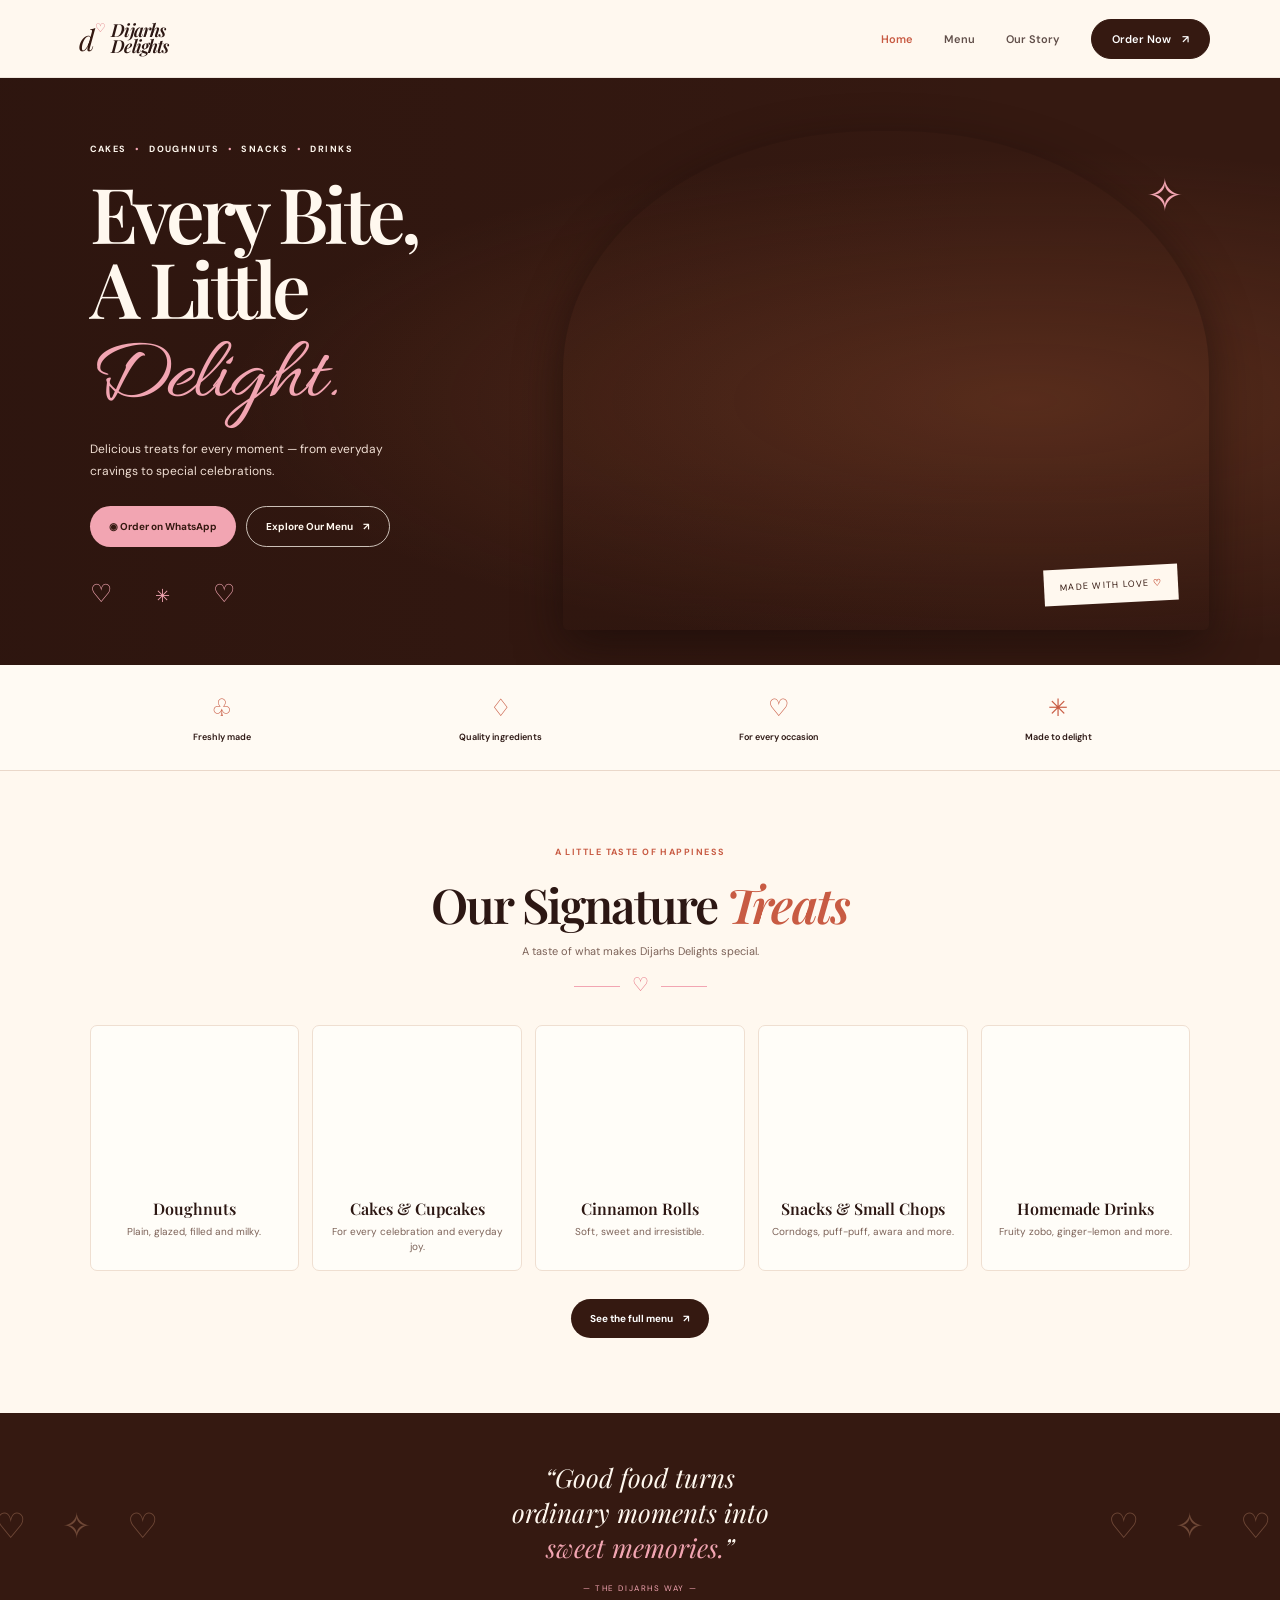
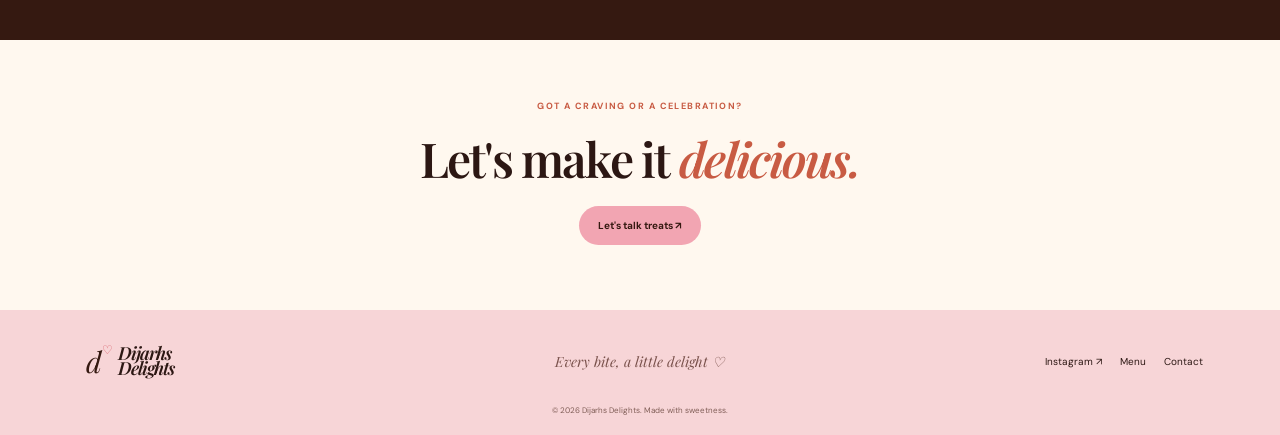
==== index.html @ ed6c9b93 "Add files via upload" ====
<!doctype html><html lang="en"><head><title>Dijarhs Delights — Every Bite, A Little Delight</title><meta charset="utf-8"><meta name="viewport" content="width=device-width,initial-scale=1">
<meta name="theme-color" content="#2c1713">
<meta name="description" content="Cakes, doughnuts, cinnamon rolls, small chops and refreshing drinks from Dijarhs Delights. Made for your little celebrations and everyday cravings.">
<link rel="preconnect" href="https://fonts.googleapis.com"><link rel="preconnect" href="https://fonts.gstatic.com" crossorigin>
<link href="https://fonts.googleapis.com/css2?family=DM+Sans:wght@400;500;600;700&family=Playfair+Display:ital,wght@0,600;0,700;1,600;1,700&family=Allura&display=swap" rel="stylesheet">
<link rel="stylesheet" href="styles.css"></head><body data-current="home">
<header class="site-header">
<a class="brand" href="index.html" aria-label="Dijarhs Delights home"><span class="brand-icon">d<span>♡</span></span><span class="brand-name">Dijarhs<br><i>Delights</i></span></a>
<button class="menu-toggle" aria-label="Toggle navigation" aria-expanded="false">☰</button>
<nav class="nav"><a href="index.html" data-page="home">Home</a><a href="menu.html" data-page="menu">Menu</a><a href="story.html" data-page="story">Our Story</a><a class="nav-cta" href="story.html#contact">Order Now <span>↗</span></a></nav>
</header><main>
<section class="hero">
<div class="hero-copy"><p class="eyebrow">CAKES <b>•</b> DOUGHNUTS <b>•</b> SNACKS <b>•</b> DRINKS</p>
<h1>Every Bite,<br>A Little<br><em>Delight.</em></h1>
<p class="hero-intro">Delicious treats for every moment — from everyday cravings to special celebrations.</p>
<div class="hero-actions"><a class="button button-pink" href="https://wa.me/2347037272326?text=Hi%20Dijarhs%20Delights%21%20I%20would%20like%20to%20place%20an%20order.%20Please%20share%20the%20menu%20and%20prices." target="_blank" rel="noreferrer">◉ Order on WhatsApp</a><a class="button button-outline" href="menu.html">Explore Our Menu <span>↗</span></a></div>
<div class="hero-doodle">♡ <span>✳</span> ♡</div></div>
<div class="hero-visual"><div class="hero-photo" role="img" aria-label="Beautiful celebration cake"></div><span class="photo-note">MADE WITH LOVE <b>♡</b></span><span class="hero-spark">✧</span></div>
</section>
<section class="promise"><div><span>♧</span><strong>Freshly made</strong></div><div><span>♢</span><strong>Quality ingredients</strong></div><div><span>♡</span><strong>For every occasion</strong></div><div><span>✳</span><strong>Made to delight</strong></div></section>
<section class="section signature"><div class="section-heading"><p class="eyebrow dark">A LITTLE TASTE OF HAPPINESS</p><h2>Our Signature <em>Treats</em></h2><p>A taste of what makes Dijarhs Delights special.</p><span class="heart-rule">♡</span></div>
<div class="signature-grid">
<a class="signature-card" href="menu.html#doughnuts"><div class="product-img" style="background-image:url('https://images.unsplash.com/photo-1551024506-0bc0e1e8d1b6?auto=format&fit=crop&w=900&q=85')"></div><h3>Doughnuts</h3><p>Plain, glazed, filled and milky.</p></a>
<a class="signature-card" href="menu.html#cakes"><div class="product-img" style="background-image:url('https://images.unsplash.com/photo-1486427944299-d1955d23e34d?auto=format&fit=crop&w=900&q=85')"></div><h3>Cakes & Cupcakes</h3><p>For every celebration and everyday joy.</p></a>
<a class="signature-card" href="menu.html#rolls"><div class="product-img" style="background-image:url('https://images.unsplash.com/photo-1509365465985-25d11c17e812?auto=format&fit=crop&w=900&q=85')"></div><h3>Cinnamon Rolls</h3><p>Soft, sweet and irresistible.</p></a>
<a class="signature-card" href="menu.html#snacks"><div class="product-img" style="background-image:url('https://images.unsplash.com/photo-1601050690597-df0568f70950?auto=format&fit=crop&w=900&q=85')"></div><h3>Snacks & Small Chops</h3><p>Corndogs, puff-puff, awara and more.</p></a>
<a class="signature-card" href="menu.html#drinks"><div class="product-img" style="background-image:url('https://images.unsplash.com/photo-1544145945-f90425340c7e?auto=format&fit=crop&w=900&q=85')"></div><h3>Homemade Drinks</h3><p>Fruity zobo, ginger-lemon and more.</p></a>
</div><a class="button button-dark centered-button" href="menu.html">See the full menu <span>↗</span></a></section>
<section class="memory-band"><span class="band-doodle">♡</span><p>“Good food turns<br>ordinary moments into<br><em>sweet memories.</em>”</p><span class="band-small">— THE DIJARHS WAY —</span></section>
<section class="bottom-cta"><p class="eyebrow dark">GOT A CRAVING OR A CELEBRATION?</p><h2>Let's make it <em>delicious.</em></h2><a class="button button-pink" href="https://wa.me/2347037272326?text=Hi%20Dijarhs%20Delights%21%20I%20would%20like%20to%20enquire%20about%20placing%20an%20order." target="_blank" rel="noreferrer">Let's talk treats ↗</a></section>
</main><footer class="footer">
<a class="brand" href="index.html"><span class="brand-icon">d<span>♡</span></span><span class="brand-name">Dijarhs<br><i>Delights</i></span></a>
<p>Every bite, a little delight ♡</p>
<div class="footer-links"><a href="https://www.instagram.com/dijarhs_delights/" target="_blank" rel="noreferrer">Instagram ↗</a><a href="menu.html">Menu</a><a href="story.html#contact">Contact</a></div>
<small>© <span data-year></span> Dijarhs Delights. Made with sweetness.</small>
</footer><script src="script.js"></script></body></html>
---- styles.css ----
:root{--cream:#fff8ef;--paper:#fffdf9;--ink:#2c1713;--brown:#351911;--pink:#f2a5b2;--rose:#f9d9d8;--orange:#c85b43;--line:#ead8ca;--muted:#7c6258;--serif:"Playfair Display",Georgia,serif;--sans:"DM Sans",Arial,sans-serif;--script:"Allura",cursive}
*{box-sizing:border-box}html{scroll-behavior:smooth;scroll-padding-top:95px}body{margin:0;background:var(--cream);color:var(--ink);font-family:var(--sans);-webkit-font-smoothing:antialiased}a{color:inherit;text-decoration:none}button{font:inherit}.site-header{height:78px;padding:0 5.5%;display:flex;align-items:center;justify-content:space-between;background:rgba(255,248,239,.96);border-bottom:1px solid rgba(53,25,17,.08);position:sticky;top:0;z-index:30;backdrop-filter:blur(14px)}.brand{display:flex;align-items:center;gap:7px}.brand-icon{width:34px;height:38px;display:grid;place-items:center;font:italic 29px var(--serif);position:relative;color:var(--brown)}.brand-icon span{position:absolute;font:12px var(--sans);color:#d75e69;right:-2px;top:0}.brand-name{font:italic 600 18px/.85 var(--serif);letter-spacing:-.05em}.brand-name i{font-weight:600}.nav{display:flex;align-items:center;gap:31px;font-size:11px;font-weight:600}.nav>a:not(.nav-cta){opacity:.75}.nav>a.active,.nav>a:hover{opacity:1;color:var(--orange)}.nav-cta{border:1px solid var(--brown);background:var(--brown);color:white;border-radius:28px;padding:12px 20px}.nav-cta span{padding-left:8px}.menu-toggle{display:none;border:0;background:none;font-size:22px;color:var(--brown)}
.hero{background:var(--brown);color:var(--cream);min-height:550px;display:grid;grid-template-columns:.86fr 1.14fr;overflow:hidden;padding:65px 7% 55px;position:relative}.hero:before{content:"";position:absolute;inset:0;background:radial-gradient(ellipse at 80% 55%,rgba(202,107,64,.23),transparent 55%),linear-gradient(90deg,rgba(29,13,10,.3),transparent 80%);pointer-events:none}.hero-copy{position:relative;z-index:2;align-self:center}.eyebrow{font-size:9px;font-weight:700;letter-spacing:.16em;margin:0 0 20px}.eyebrow b{color:var(--pink);padding:0 5px}.hero h1{font:600 clamp(53px,6vw,78px)/.98 var(--serif);letter-spacing:-.055em;margin:0 0 20px}.hero h1 em{font:normal clamp(63px,7vw,92px)/.9 var(--script);color:var(--pink);letter-spacing:-.02em}.hero-intro{max-width:340px;font-size:12px;line-height:1.8;color:#f0ded3}.hero-actions{display:flex;flex-wrap:wrap;gap:10px;margin-top:24px}.button{display:inline-flex;align-items:center;justify-content:center;gap:10px;border-radius:28px;padding:13px 19px;font-size:10px;font-weight:700;transition:transform .2s,filter .2s}.button:hover{transform:translateY(-2px);filter:brightness(1.04)}.button-pink{background:var(--pink);color:var(--brown)}.button-outline{border:1px solid rgba(255,248,239,.75);color:var(--cream)}.button-dark{background:var(--brown);color:white}.hero-doodle{margin-top:30px;color:var(--pink);font-size:25px;letter-spacing:18px}.hero-doodle span{font-size:18px}.hero-visual{position:relative;min-height:440px;align-self:stretch}.hero-photo{position:absolute;inset:-12px -3% -20px 0;background-image:linear-gradient(0deg,rgba(30,13,9,.12),transparent 35%),url("https://images.unsplash.com/photo-1578985545062-69928b1d9587?auto=format&fit=crop&w=1400&q=88");background-position:center;background-size:cover;border-radius:48% 48% 5px 5px;box-shadow:0 15px 45px #1a0c09aa}.photo-note{position:absolute;bottom:7px;right:2%;font-size:9px;letter-spacing:.14em;background:var(--cream);color:var(--brown);padding:12px 16px;transform:rotate(-3deg)}.photo-note b{color:var(--orange)}.hero-spark{position:absolute;right:1%;top:5%;font-size:45px;color:var(--pink)}
.promise{display:grid;grid-template-columns:repeat(4,1fr);gap:15px;padding:27px 7%;background:#fffaf3;border-bottom:1px solid var(--line)}.promise div{display:flex;flex-direction:column;align-items:center;gap:8px;text-align:center}.promise span{font-size:24px;color:var(--orange)}.promise strong{font-size:9px;font-weight:600}
.section{padding:75px 7%}.section-heading{text-align:center;margin-bottom:28px}.eyebrow.dark{color:var(--orange)}.section-heading h2,.page-intro h1,.bottom-cta h2{font:600 clamp(34px,4vw,48px)/1.1 var(--serif);letter-spacing:-.04em;margin:0 0 9px}.section-heading h2 em,.page-intro h1 em,.bottom-cta h2 em{color:var(--orange)}.section-heading>p:not(.eyebrow),.page-intro>p:not(.eyebrow){font-size:11px;color:var(--muted);line-height:1.7}.heart-rule{display:block;color:#e46c7c;font-size:19px;margin-top:10px;position:relative}.heart-rule:before,.heart-rule:after{content:"";display:inline-block;width:46px;height:1px;background:var(--pink);vertical-align:middle;margin:0 12px}.signature-grid{display:grid;grid-template-columns:repeat(5,minmax(0,1fr));gap:13px}.signature-card{background:#fffdf8;border:1px solid #efdfd1;border-radius:7px;overflow:hidden;text-align:center;padding-bottom:15px;transition:transform .2s,box-shadow .2s}.signature-card:hover{transform:translateY(-4px);box-shadow:0 10px 25px #59352a13}.product-img{height:160px;background-size:cover;background-position:center}.signature-card h3{font:600 16px var(--serif);margin:12px 7px 5px}.signature-card p{font-size:10px;color:var(--muted);line-height:1.55;margin:0 10px}.centered-button{display:flex;width:max-content;margin:28px auto 0}.memory-band{background:var(--brown);color:var(--cream);text-align:center;padding:47px 20px;position:relative;overflow:hidden}.memory-band:before,.memory-band:after{content:"♡   ✧   ♡";position:absolute;color:#6f4837;font-size:35px;letter-spacing:14px;top:50%;transform:translateY(-50%)}.memory-band:before{left:-5px}.memory-band:after{right:-5px}.memory-band p{font:italic 26px/1.35 var(--serif);margin:0}.memory-band p em{color:var(--pink)}.band-doodle{display:none}.band-small{display:block;font-size:8px;letter-spacing:.2em;color:var(--pink);margin-top:18px}.bottom-cta{text-align:center;padding:60px 20px 65px}.bottom-cta .button{margin-top:12px}.bottom-cta small{display:block;color:var(--muted);font-size:9px;margin-top:15px}.tinted{background:#f8e9df}.footer{background:#f7d5d7;padding:28px 6% 20px;display:grid;grid-template-columns:1fr 1fr 1fr;align-items:center;gap:15px}.footer>p{text-align:center;font:italic 14px var(--serif);color:#79514b}.footer-links{display:flex;justify-content:flex-end;gap:18px;font-size:10px}.footer small{grid-column:1/-1;text-align:center;font-size:8px;color:#805e57;margin-top:5px}
.page-intro{text-align:center;padding:48px 20px 24px}.page-intro h1{font-size:52px}.page-intro .eyebrow{margin-bottom:13px}.category-nav{display:flex;justify-content:center;flex-wrap:wrap;gap:8px;padding:15px 5%;position:sticky;top:78px;z-index:15;background:rgba(255,248,239,.96);border-top:1px solid var(--line);border-bottom:1px solid var(--line)}.category-nav a{border:1px solid var(--line);border-radius:25px;padding:9px 14px;font-size:9px}.category-nav a:hover,.category-nav a.selected{background:var(--brown);border-color:var(--brown);color:white}.menu-section{padding-top:40px;padding-bottom:50px}.menu-title{display:flex;align-items:center;gap:13px;margin-bottom:20px}.menu-icon{font-size:26px;color:var(--orange);width:35px;text-align:center}.menu-title h2{font:600 26px var(--serif);margin:0 0 4px;scroll-margin-top:160px}.menu-title p{font-size:10px;color:var(--muted);margin:0}.menu-title>a{margin-left:auto;font-size:10px;color:var(--orange);white-space:nowrap}.menu-grid{display:grid;grid-template-columns:repeat(3,minmax(0,1fr));gap:17px}.menu-grid.four{grid-template-columns:repeat(4,minmax(0,1fr))}.menu-grid.two{grid-template-columns:repeat(2,minmax(0,1fr))}.menu-card{min-width:0;background:#fffdf9;border:1px solid #efdfd1;border-radius:7px;overflow:hidden;padding-bottom:12px}.menu-img{height:165px;background-size:cover;background-position:center;background-color:#f2dfd0}.menu-img.wide{height:220px}.menu-card h3{font:600 15px var(--serif);margin:10px 10px 4px}.menu-card p{font-size:9px;line-height:1.5;color:var(--muted);margin:0 10px 10px;min-height:28px}.mini-order{display:block;width:calc(100% - 20px);margin:0 10px;background:#f7b1b8;color:var(--brown);border-radius:18px;text-align:center;padding:9px 4px;font-size:8px;font-weight:700}.drink-menu{border-top:1px solid var(--line)}.drink-menu>div{display:grid;grid-template-columns:45px 1fr 1fr;align-items:center;padding:15px 5px;border-bottom:1px solid var(--line)}.drink-menu b{font-size:10px;color:var(--orange)}.drink-menu strong{font:600 18px var(--serif)}.drink-menu span{text-align:right;font-size:10px;color:var(--muted)}
.story-hero{display:grid;grid-template-columns:1fr .8fr;align-items:center;gap:8%;padding-top:55px;padding-bottom:45px}.story-copy h1{font:600 clamp(48px,5vw,64px)/1 var(--serif);margin:0 0 12px;letter-spacing:-.05em}.story-copy h1 em{color:var(--orange)}.story-sub{font:italic 14px var(--serif);color:var(--orange);margin:0 0 5px}.story-copy>p:not(.eyebrow):not(.story-sub):not(.draft-note){font-size:11px;line-height:1.9;color:var(--muted);max-width:480px}.story-copy .heart-rule{margin:8px 0}.draft-note{background:#f8e9df;color:#75584d;padding:10px;font-size:9px;line-height:1.6}.story-photo{height:350px;background-size:cover;background-position:center;border-radius:48% 48% 5px 5px;transform:rotate(2deg);border:7px solid #fffaf4;box-shadow:0 10px 35px #4b25151a}.story-quote{margin:0 8% 50px;background:#f9dedd;border-radius:18px;text-align:center;padding:27px 10%;position:relative}.story-quote p{font:italic 19px/1.6 var(--serif);margin:0 auto;max-width:690px}.story-quote span{display:block;color:#df6978;margin-top:10px}.contact-section{background:var(--brown);color:var(--cream);padding-top:55px;padding-bottom:50px}.contact-heading{text-align:center;max-width:500px;margin:0 auto 30px}.contact-heading h2{font:600 42px/1.05 var(--serif);margin:0 0 13px}.contact-heading h2 em{color:var(--pink)}.contact-heading>p:not(.eyebrow){font-size:11px;line-height:1.7;color:#e4cec1}.contact-cards{display:grid;grid-template-columns:repeat(3,1fr);gap:12px}.contact-cards article{background:#fffaf3;color:var(--brown);border-radius:9px;padding:22px 15px 18px;text-align:center}.contact-icon{display:grid;place-items:center;margin:0 auto 9px;width:39px;height:39px;border-radius:50%;background:#d9f2d9;color:#159b4c;font-size:25px}.contact-icon.instagram{background:#f8d6e7;color:#bd337b}.contact-cards h3{font:600 15px var(--serif);margin:0 0 7px}.contact-cards p{font-size:9px;line-height:1.6;color:var(--muted);min-height:29px}.contact-cards a{display:block;background:#f7b1b8;border-radius:20px;padding:10px;font-size:9px;font-weight:700;margin-top:13px}.contact-note{display:block;text-align:center;color:#cbb2a5;font-size:8px;margin-top:15px}.faq{max-width:850px;margin:auto}.faq details{border:1px solid var(--line);border-radius:6px;margin:8px 0;padding:14px 16px;background:#fffaf4}.faq summary{cursor:pointer;list-style:none;font-size:10px;font-weight:600}.faq summary::-webkit-details-marker{display:none}.faq summary:after{content:"⌄";float:right;color:var(--orange);font-size:15px}.faq details[open] summary:after{content:"⌃"}.faq details p{font-size:10px;line-height:1.7;color:var(--muted);margin-bottom:0}
@media(max-width:850px){.site-header{height:70px;padding:0 5%}.menu-toggle{display:block}.nav{display:none;position:absolute;top:69px;left:0;right:0;background:var(--cream);padding:12px 5% 20px;flex-direction:column;align-items:stretch;gap:0;border-bottom:1px solid var(--line)}.nav.open{display:flex}.nav a{padding:13px 0}.nav .nav-cta{text-align:center;padding:13px;margin-top:5px}.hero{grid-template-columns:1fr;padding:42px 7% 32px}.hero-copy{max-width:600px}.hero h1{font-size:70px}.hero-visual{min-height:400px;margin:20px 4% 0}.hero-photo{inset:0 3% 0 3%}.promise{padding:22px 5%;gap:8px}.promise strong{font-size:8px}.signature-grid{grid-template-columns:repeat(3,minmax(0,1fr))}.product-img{height:150px}.section{padding:58px 6%}.category-nav{top:70px;justify-content:flex-start;flex-wrap:nowrap;overflow-x:auto}.category-nav a{white-space:nowrap}.menu-grid,.menu-grid.four{grid-template-columns:repeat(2,minmax(0,1fr))}.menu-img{height:210px}.menu-title h2{font-size:24px}.story-hero{grid-template-columns:1fr 0.75fr;gap:5%}.story-photo{height:290px}.footer{padding-left:5%;padding-right:5%}}
@media(max-width:540px){.brand-name{font-size:16px}.hero{padding:35px 6% 28px}.hero h1{font-size:60px}.hero h1 em{font-size:73px}.hero-intro{font-size:11px}.hero-visual{min-height:330px;margin:15px 1% 0}.hero-photo{border-radius:45% 45% 4px 4px}.promise{grid-template-columns:repeat(2,1fr);row-gap:20px;padding:22px 8%}.section{padding:48px 5%}.section-heading h2,.bottom-cta h2{font-size:35px}.signature-grid{grid-template-columns:repeat(2,minmax(0,1fr));gap:10px}.signature-card:last-child{grid-column:1/-1;max-width:calc(50% - 5px);justify-self:center}.product-img{height:145px}.signature-card h3{font-size:14px}.memory-band p{font-size:22px}.memory-band:before,.memory-band:after{font-size:20px;letter-spacing:4px}.footer{grid-template-columns:1fr 1fr;gap:10px}.footer>p{display:none}.footer-links{gap:10px;flex-wrap:wrap;font-size:9px}.page-intro{padding:38px 15px 20px}.page-intro h1{font-size:45px}.category-nav{padding:12px 4%;gap:6px}.category-nav a{font-size:8px;padding:9px 11px}.menu-section{padding-top:30px;padding-bottom:35px}.menu-grid,.menu-grid.four,.menu-grid.two{grid-template-columns:repeat(2,minmax(0,1fr));gap:12px}.menu-img{height:145px}.menu-img.wide{height:155px}.menu-card h3{font-size:13px;margin:9px 8px 4px}.menu-card p{font-size:8px;margin:0 8px 8px}.mini-order{width:calc(100% - 16px);margin:0 8px;font-size:7px;padding:8px 2px}.menu-title{gap:7px}.menu-icon{width:25px;font-size:21px}.menu-title h2{font-size:21px}.menu-title p{font-size:8px}.menu-title>a{font-size:8px}.drink-menu>div{grid-template-columns:28px 1fr}.drink-menu strong{font-size:16px}.drink-menu span{grid-column:2;text-align:left;margin-top:4px}.story-hero{grid-template-columns:1fr;padding-top:42px}.story-copy h1{font-size:52px}.story-photo{height:280px;width:85%;justify-self:center;margin-top:10px}.story-quote{margin:0 5% 35px;padding:23px 7%}.story-quote p{font-size:16px}.contact-heading h2{font-size:36px}.contact-cards{grid-template-columns:1fr}.contact-cards article{padding:20px}.contact-cards p{min-height:0}.faq{padding-top:45px;padding-bottom:45px}.faq summary{line-height:1.5}.footer small{margin-top:8px}}


.product-img[style*="donuts"],.menu-img[style*="donuts"]{background-image:url('https://images.unsplash.com/photo-1551024506-0bc0e1e8d1b6?auto=format&fit=crop&w=900&q=85')}
.product-img[style*="cupcakes"],.menu-img[style*="cupcakes"]{background-image:url('https://images.unsplash.com/photo-1486427944299-d1955d23e34d?auto=format&fit=crop&w=900&q=85')}
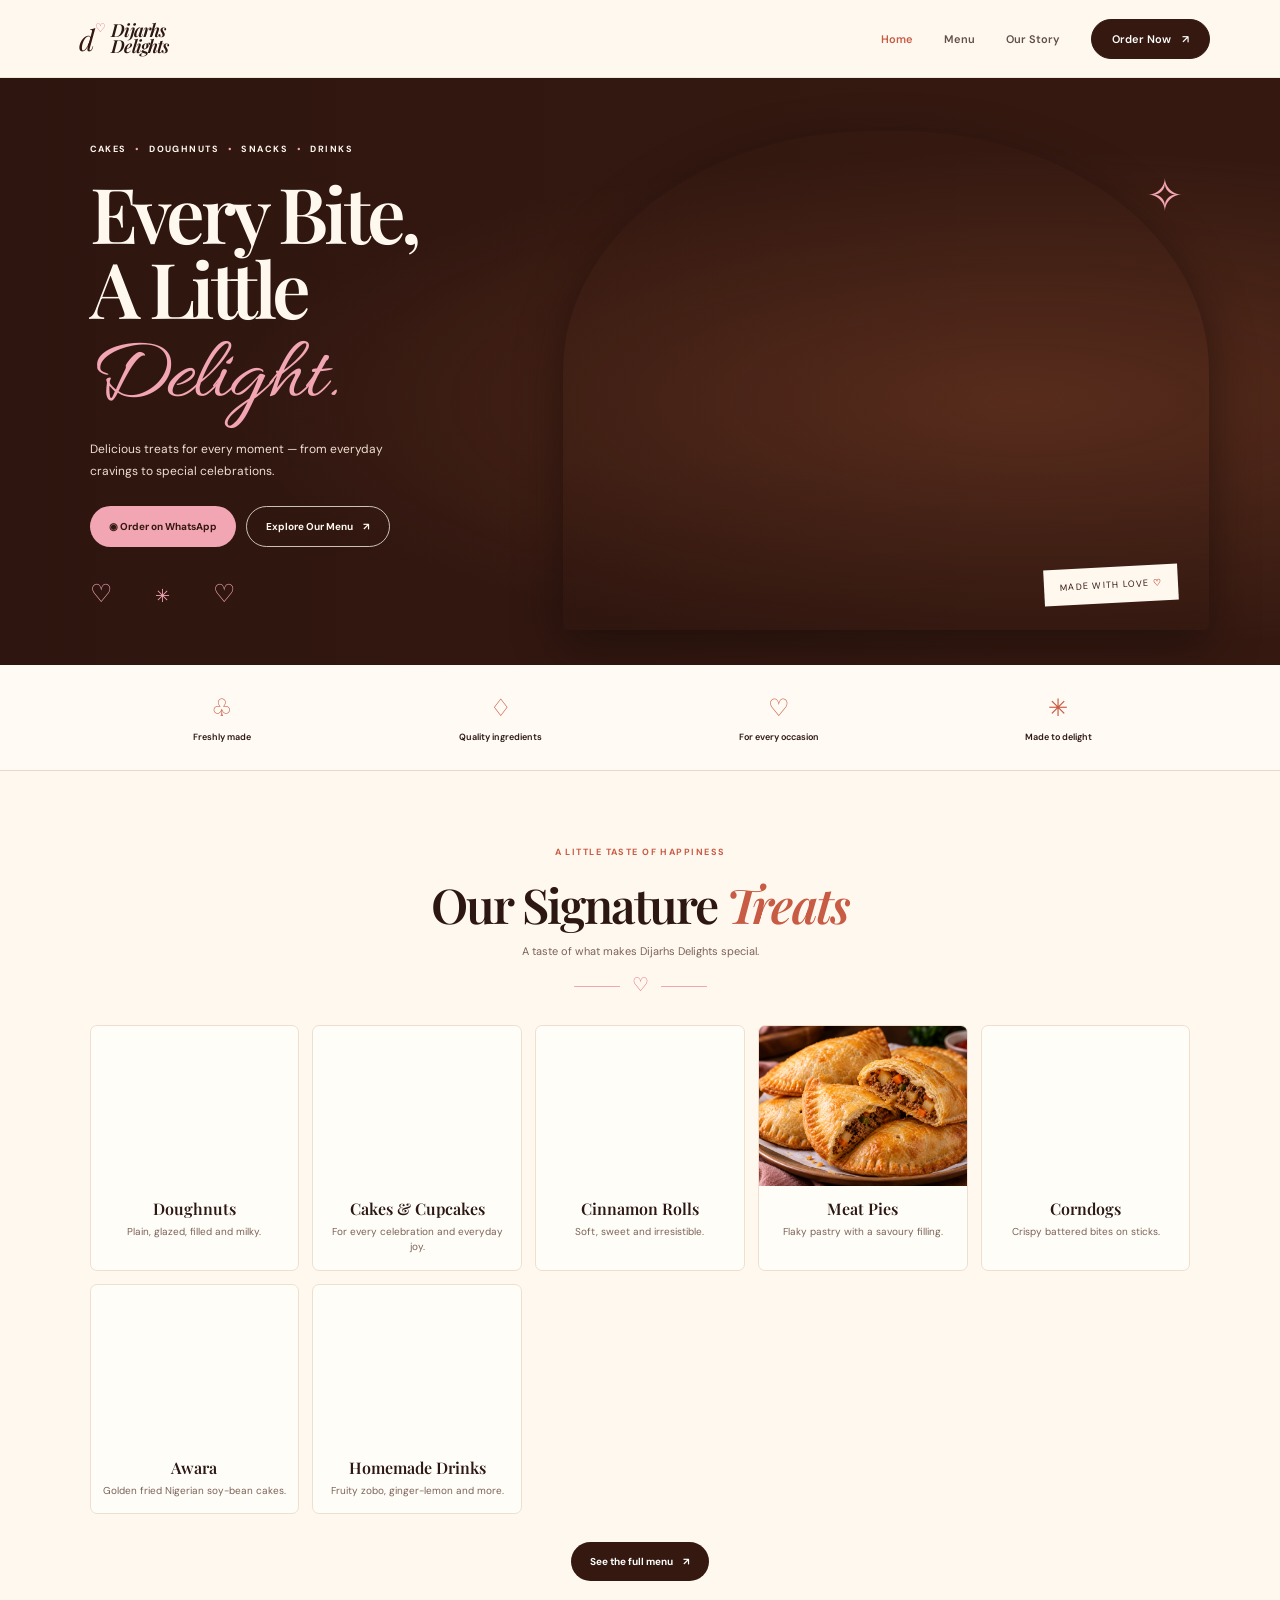
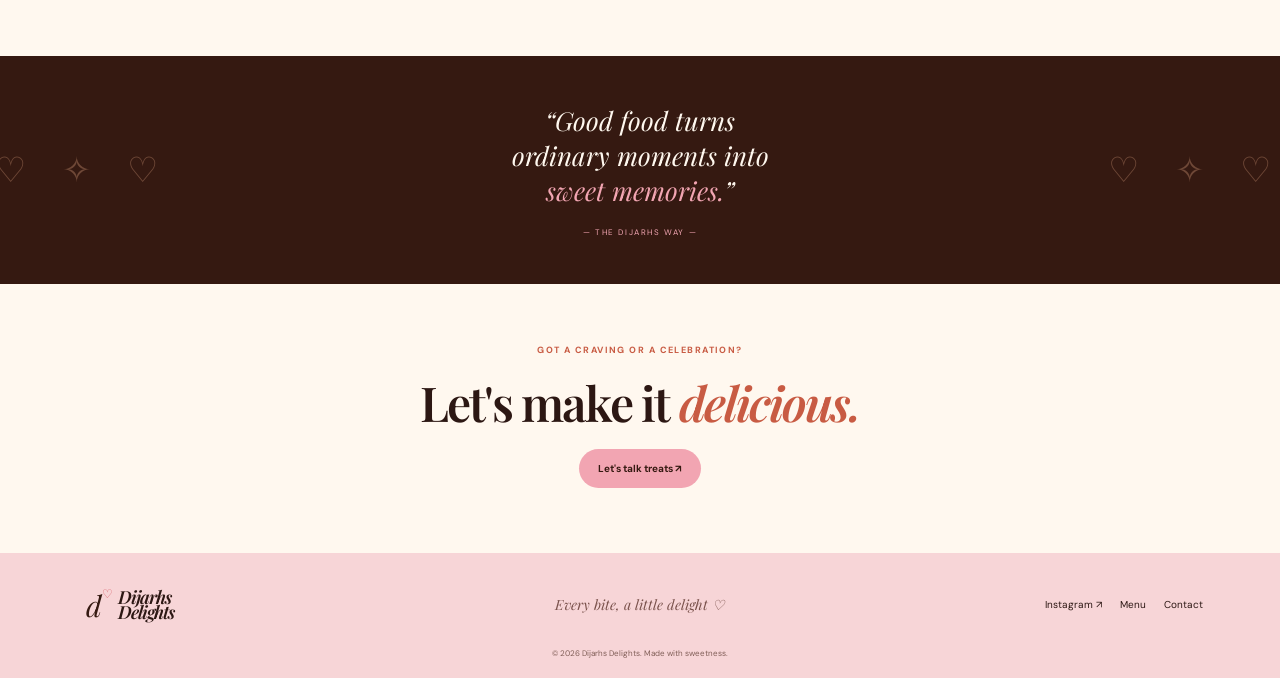
==== commit 24a091eb: "Add files via upload" ====
--- a/index.html
+++ b/index.html
@@ -23,7 +23,7 @@
 <a class="signature-card" href="menu.html#doughnuts"><div class="product-img" style="background-image:url('https://images.unsplash.com/photo-1551024506-0bc0e1e8d1b6?auto=format&fit=crop&w=900&q=85')"></div><h3>Doughnuts</h3><p>Plain, glazed, filled and milky.</p></a>
 <a class="signature-card" href="menu.html#cakes"><div class="product-img" style="background-image:url('https://images.unsplash.com/photo-1486427944299-d1955d23e34d?auto=format&fit=crop&w=900&q=85')"></div><h3>Cakes & Cupcakes</h3><p>For every celebration and everyday joy.</p></a>
 <a class="signature-card" href="menu.html#rolls"><div class="product-img" style="background-image:url('https://images.unsplash.com/photo-1509365465985-25d11c17e812?auto=format&fit=crop&w=900&q=85')"></div><h3>Cinnamon Rolls</h3><p>Soft, sweet and irresistible.</p></a>
-<a class="signature-card" href="menu.html#snacks"><div class="product-img" style="background-image:url('https://images.unsplash.com/photo-1601050690597-df0568f70950?auto=format&fit=crop&w=900&q=85')"></div><h3>Snacks & Small Chops</h3><p>Corndogs, puff-puff, awara and more.</p></a>
+<a class="signature-card" href="menu.html#snacks"><div class="product-img" style="background-image:url('assets/meat-pie.png')"></div><h3>Meat Pies</h3><p>Flaky pastry with a savoury filling.</p></a><a class="signature-card" href="menu.html#snacks"><div class="product-img" style="background-image:url('https://thumb.wikimedia.org/wikipedia/commons/thumb/b/b9/Korean_corn_dog_on_stick.jpg/1280px-Korean_corn_dog_on_stick.jpg')"></div><h3>Corndogs</h3><p>Crispy battered bites on sticks.</p></a><a class="signature-card" href="menu.html#snacks"><div class="product-img" style="background-image:url('https://upload.wikimedia.org/wikipedia/commons/b/b5/Awara_%28Soybeans_Cake%29.jpg')"></div><h3>Awara</h3><p>Golden fried Nigerian soy-bean cakes.</p></a>
 <a class="signature-card" href="menu.html#drinks"><div class="product-img" style="background-image:url('https://images.unsplash.com/photo-1544145945-f90425340c7e?auto=format&fit=crop&w=900&q=85')"></div><h3>Homemade Drinks</h3><p>Fruity zobo, ginger-lemon and more.</p></a>
 </div><a class="button button-dark centered-button" href="menu.html">See the full menu <span>↗</span></a></section>
 <section class="memory-band"><span class="band-doodle">♡</span><p>“Good food turns<br>ordinary moments into<br><em>sweet memories.</em>”</p><span class="band-small">— THE DIJARHS WAY —</span></section>
--- a/styles.css
+++ b/styles.css
@@ -11,3 +11,6 @@
 
 .product-img[style*="donuts"],.menu-img[style*="donuts"]{background-image:url('https://images.unsplash.com/photo-1551024506-0bc0e1e8d1b6?auto=format&fit=crop&w=900&q=85')}
 .product-img[style*="cupcakes"],.menu-img[style*="cupcakes"]{background-image:url('https://images.unsplash.com/photo-1486427944299-d1955d23e34d?auto=format&fit=crop&w=900&q=85')}
+
+/* Dedicated locally bundled meat pie image */
+.menu-img.meat-pie-img{background-image:url('assets/meat-pie.png');background-position:center;background-size:cover}
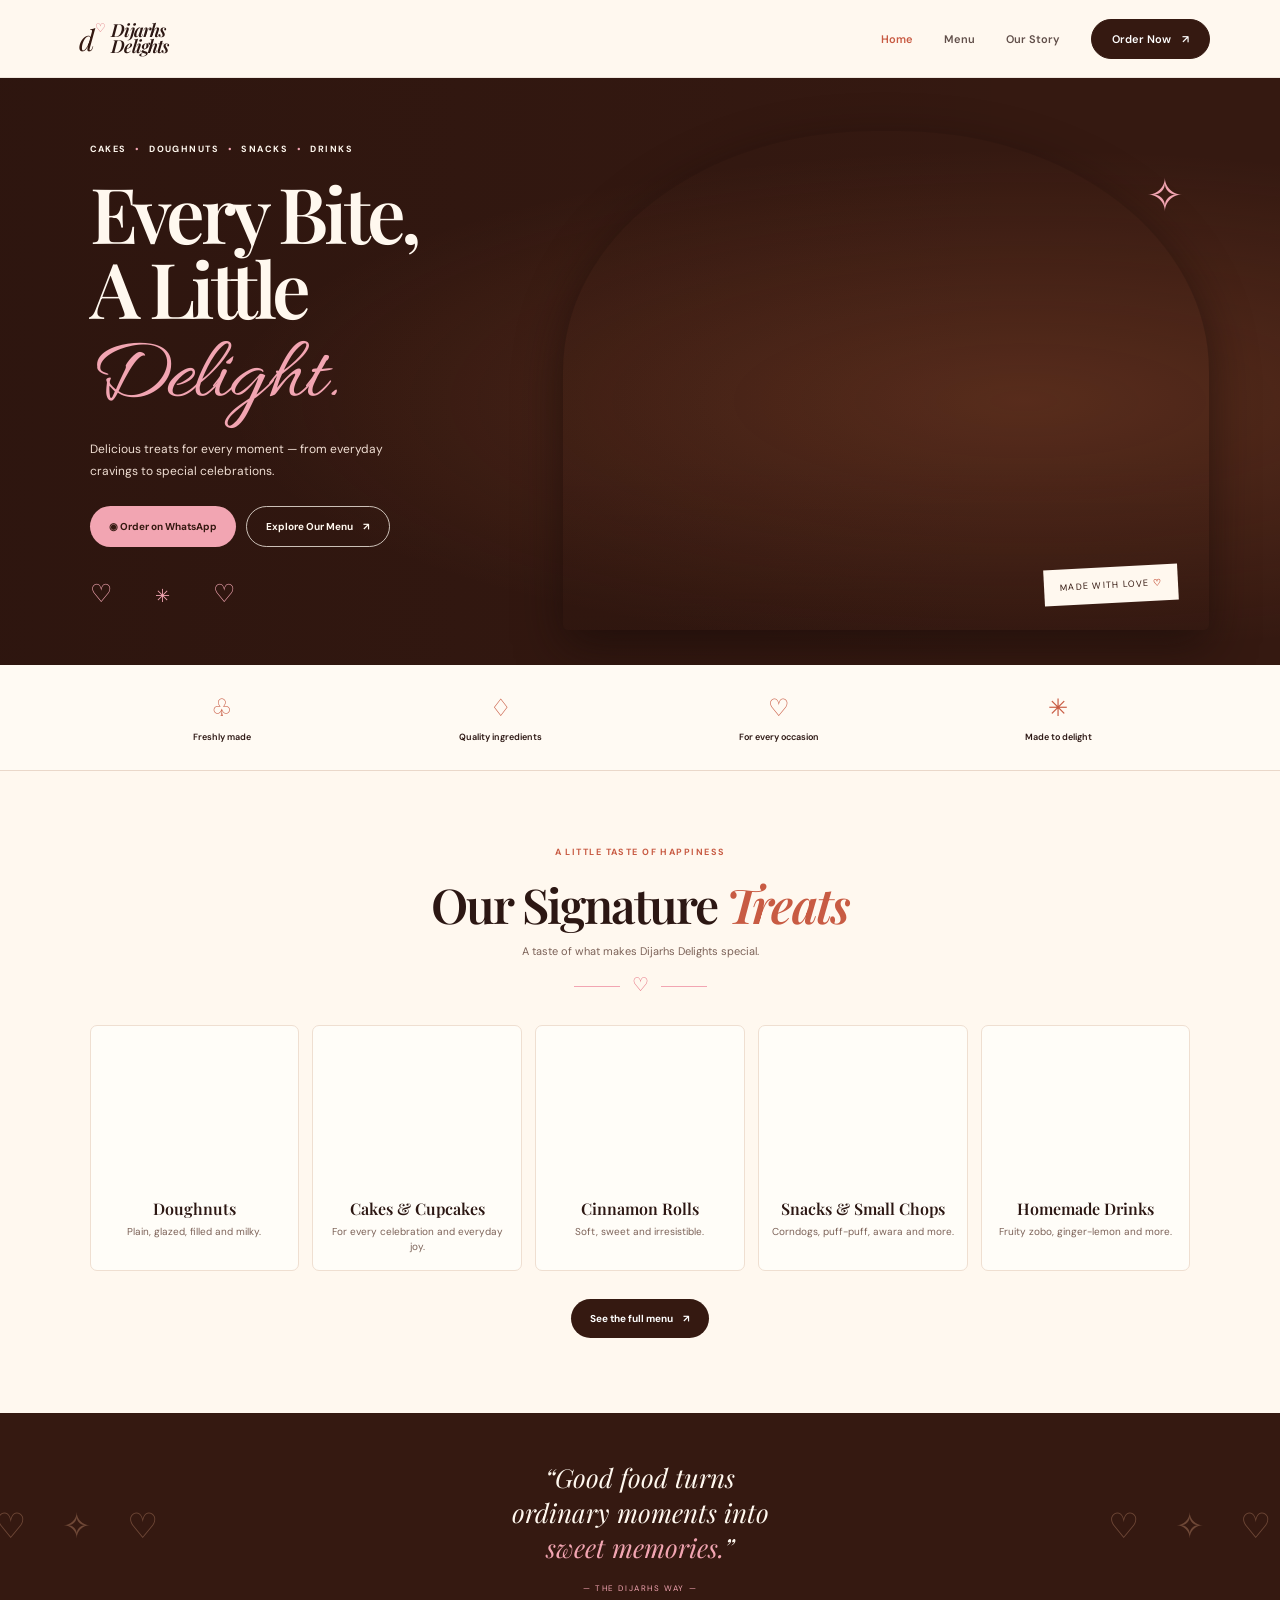
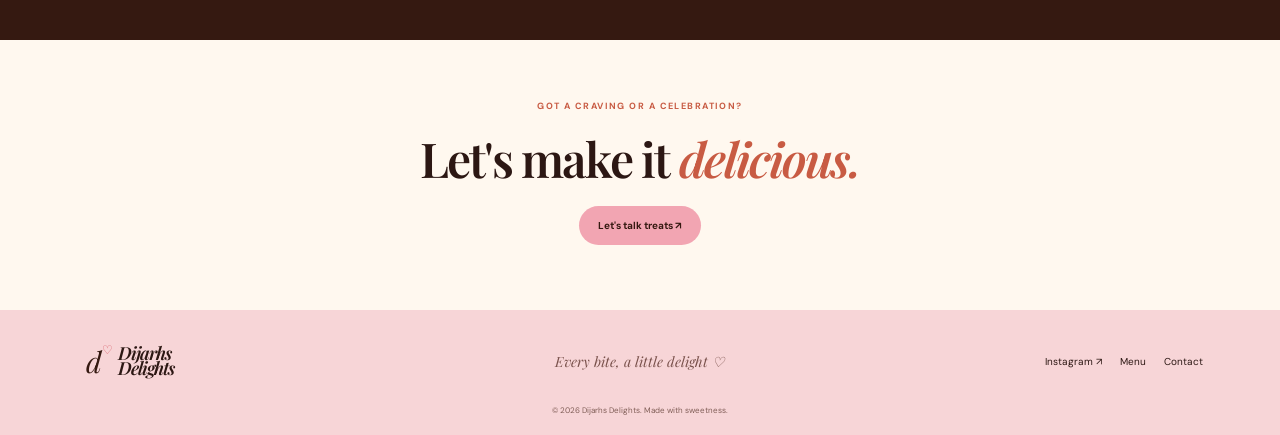
==== commit eca7eb7e: "Add files via upload" ====
--- a/index.html
+++ b/index.html
@@ -13,21 +13,21 @@
 <div class="hero-copy"><p class="eyebrow">CAKES <b>•</b> DOUGHNUTS <b>•</b> SNACKS <b>•</b> DRINKS</p>
 <h1>Every Bite,<br>A Little<br><em>Delight.</em></h1>
 <p class="hero-intro">Delicious treats for every moment — from everyday cravings to special celebrations.</p>
-<div class="hero-actions"><a class="button button-pink" href="https://wa.me/2347037272326?text=Hi%20Dijarhs%20Delights%21%20I%20would%20like%20to%20place%20an%20order.%20Please%20share%20the%20menu%20and%20prices." target="_blank" rel="noreferrer">◉ Order on WhatsApp</a><a class="button button-outline" href="menu.html">Explore Our Menu <span>↗</span></a></div>
+<div class="hero-actions"><a class="button button-pink" href="https://wa.me/2347037272326?text=Hi%20Dijarhs%20Delights%21%20I%27d%20like%20to%20enquire%20about%20ordering%20an%20order.%20Please%20let%20me%20know%20availability%20and%20delivery%20details." target="_blank" rel="noreferrer">◉ Order on WhatsApp</a><a class="button button-outline" href="menu.html">Explore Our Menu <span>↗</span></a></div>
 <div class="hero-doodle">♡ <span>✳</span> ♡</div></div>
 <div class="hero-visual"><div class="hero-photo" role="img" aria-label="Beautiful celebration cake"></div><span class="photo-note">MADE WITH LOVE <b>♡</b></span><span class="hero-spark">✧</span></div>
 </section>
 <section class="promise"><div><span>♧</span><strong>Freshly made</strong></div><div><span>♢</span><strong>Quality ingredients</strong></div><div><span>♡</span><strong>For every occasion</strong></div><div><span>✳</span><strong>Made to delight</strong></div></section>
 <section class="section signature"><div class="section-heading"><p class="eyebrow dark">A LITTLE TASTE OF HAPPINESS</p><h2>Our Signature <em>Treats</em></h2><p>A taste of what makes Dijarhs Delights special.</p><span class="heart-rule">♡</span></div>
 <div class="signature-grid">
-<a class="signature-card" href="menu.html#doughnuts"><div class="product-img" style="background-image:url('https://images.unsplash.com/photo-1551024506-0bc0e1e8d1b6?auto=format&fit=crop&w=900&q=85')"></div><h3>Doughnuts</h3><p>Plain, glazed, filled and milky.</p></a>
-<a class="signature-card" href="menu.html#cakes"><div class="product-img" style="background-image:url('https://images.unsplash.com/photo-1486427944299-d1955d23e34d?auto=format&fit=crop&w=900&q=85')"></div><h3>Cakes & Cupcakes</h3><p>For every celebration and everyday joy.</p></a>
-<a class="signature-card" href="menu.html#rolls"><div class="product-img" style="background-image:url('https://images.unsplash.com/photo-1509365465985-25d11c17e812?auto=format&fit=crop&w=900&q=85')"></div><h3>Cinnamon Rolls</h3><p>Soft, sweet and irresistible.</p></a>
-<a class="signature-card" href="menu.html#snacks"><div class="product-img" style="background-image:url('assets/meat-pie.png')"></div><h3>Meat Pies</h3><p>Flaky pastry with a savoury filling.</p></a><a class="signature-card" href="menu.html#snacks"><div class="product-img" style="background-image:url('https://thumb.wikimedia.org/wikipedia/commons/thumb/b/b9/Korean_corn_dog_on_stick.jpg/1280px-Korean_corn_dog_on_stick.jpg')"></div><h3>Corndogs</h3><p>Crispy battered bites on sticks.</p></a><a class="signature-card" href="menu.html#snacks"><div class="product-img" style="background-image:url('https://upload.wikimedia.org/wikipedia/commons/b/b5/Awara_%28Soybeans_Cake%29.jpg')"></div><h3>Awara</h3><p>Golden fried Nigerian soy-bean cakes.</p></a>
-<a class="signature-card" href="menu.html#drinks"><div class="product-img" style="background-image:url('https://images.unsplash.com/photo-1544145945-f90425340c7e?auto=format&fit=crop&w=900&q=85')"></div><h3>Homemade Drinks</h3><p>Fruity zobo, ginger-lemon and more.</p></a>
+<a class="signature-card" href="menu.html#doughnuts"><div class="product-img" style="background-image:url('assets/products/plain-doughnuts/image.jpg')"></div><h3>Doughnuts</h3><p>Plain, glazed, filled and milky.</p></a>
+<a class="signature-card" href="menu.html#cakes"><div class="product-img" style="background-image:url('assets/products/frosted-cupcakes/image.jpg')"></div><h3>Cakes & Cupcakes</h3><p>For every celebration and everyday joy.</p></a>
+<a class="signature-card" href="menu.html#rolls"><div class="product-img" style="background-image:url('assets/products/plain-cinnamon-rolls/image.jpg')"></div><h3>Cinnamon Rolls</h3><p>Soft, sweet and irresistible.</p></a>
+<a class="signature-card" href="menu.html#snacks"><div class="product-img" style="background-image:url('assets/products/snacks-small-chops/image.jpg')"></div><h3>Snacks & Small Chops</h3><p>Corndogs, puff-puff, awara and more.</p></a>
+<a class="signature-card" href="menu.html#drinks"><div class="product-img" style="background-image:url('assets/products/homemade-drinks/image.jpg')"></div><h3>Homemade Drinks</h3><p>Fruity zobo, ginger-lemon and more.</p></a>
 </div><a class="button button-dark centered-button" href="menu.html">See the full menu <span>↗</span></a></section>
 <section class="memory-band"><span class="band-doodle">♡</span><p>“Good food turns<br>ordinary moments into<br><em>sweet memories.</em>”</p><span class="band-small">— THE DIJARHS WAY —</span></section>
-<section class="bottom-cta"><p class="eyebrow dark">GOT A CRAVING OR A CELEBRATION?</p><h2>Let's make it <em>delicious.</em></h2><a class="button button-pink" href="https://wa.me/2347037272326?text=Hi%20Dijarhs%20Delights%21%20I%20would%20like%20to%20enquire%20about%20placing%20an%20order." target="_blank" rel="noreferrer">Let's talk treats ↗</a></section>
+<section class="bottom-cta"><p class="eyebrow dark">GOT A CRAVING OR A CELEBRATION?</p><h2>Let's make it <em>delicious.</em></h2><a class="button button-pink" href="story.html#contact">Let's talk treats ↗</a></section>
 </main><footer class="footer">
 <a class="brand" href="index.html"><span class="brand-icon">d<span>♡</span></span><span class="brand-name">Dijarhs<br><i>Delights</i></span></a>
 <p>Every bite, a little delight ♡</p>
--- a/styles.css
+++ b/styles.css
@@ -1,6 +1,6 @@
  :root{--cream:#fff8ef;--paper:#fffdf9;--ink:#2c1713;--brown:#351911;--pink:#f2a5b2;--rose:#f9d9d8;--orange:#c85b43;--line:#ead8ca;--muted:#7c6258;--serif:"Playfair Display",Georgia,serif;--sans:"DM Sans",Arial,sans-serif;--script:"Allura",cursive}
 *{box-sizing:border-box}html{scroll-behavior:smooth;scroll-padding-top:95px}body{margin:0;background:var(--cream);color:var(--ink);font-family:var(--sans);-webkit-font-smoothing:antialiased}a{color:inherit;text-decoration:none}button{font:inherit}.site-header{height:78px;padding:0 5.5%;display:flex;align-items:center;justify-content:space-between;background:rgba(255,248,239,.96);border-bottom:1px solid rgba(53,25,17,.08);position:sticky;top:0;z-index:30;backdrop-filter:blur(14px)}.brand{display:flex;align-items:center;gap:7px}.brand-icon{width:34px;height:38px;display:grid;place-items:center;font:italic 29px var(--serif);position:relative;color:var(--brown)}.brand-icon span{position:absolute;font:12px var(--sans);color:#d75e69;right:-2px;top:0}.brand-name{font:italic 600 18px/.85 var(--serif);letter-spacing:-.05em}.brand-name i{font-weight:600}.nav{display:flex;align-items:center;gap:31px;font-size:11px;font-weight:600}.nav>a:not(.nav-cta){opacity:.75}.nav>a.active,.nav>a:hover{opacity:1;color:var(--orange)}.nav-cta{border:1px solid var(--brown);background:var(--brown);color:white;border-radius:28px;padding:12px 20px}.nav-cta span{padding-left:8px}.menu-toggle{display:none;border:0;background:none;font-size:22px;color:var(--brown)}
-.hero{background:var(--brown);color:var(--cream);min-height:550px;display:grid;grid-template-columns:.86fr 1.14fr;overflow:hidden;padding:65px 7% 55px;position:relative}.hero:before{content:"";position:absolute;inset:0;background:radial-gradient(ellipse at 80% 55%,rgba(202,107,64,.23),transparent 55%),linear-gradient(90deg,rgba(29,13,10,.3),transparent 80%);pointer-events:none}.hero-copy{position:relative;z-index:2;align-self:center}.eyebrow{font-size:9px;font-weight:700;letter-spacing:.16em;margin:0 0 20px}.eyebrow b{color:var(--pink);padding:0 5px}.hero h1{font:600 clamp(53px,6vw,78px)/.98 var(--serif);letter-spacing:-.055em;margin:0 0 20px}.hero h1 em{font:normal clamp(63px,7vw,92px)/.9 var(--script);color:var(--pink);letter-spacing:-.02em}.hero-intro{max-width:340px;font-size:12px;line-height:1.8;color:#f0ded3}.hero-actions{display:flex;flex-wrap:wrap;gap:10px;margin-top:24px}.button{display:inline-flex;align-items:center;justify-content:center;gap:10px;border-radius:28px;padding:13px 19px;font-size:10px;font-weight:700;transition:transform .2s,filter .2s}.button:hover{transform:translateY(-2px);filter:brightness(1.04)}.button-pink{background:var(--pink);color:var(--brown)}.button-outline{border:1px solid rgba(255,248,239,.75);color:var(--cream)}.button-dark{background:var(--brown);color:white}.hero-doodle{margin-top:30px;color:var(--pink);font-size:25px;letter-spacing:18px}.hero-doodle span{font-size:18px}.hero-visual{position:relative;min-height:440px;align-self:stretch}.hero-photo{position:absolute;inset:-12px -3% -20px 0;background-image:linear-gradient(0deg,rgba(30,13,9,.12),transparent 35%),url("https://images.unsplash.com/photo-1578985545062-69928b1d9587?auto=format&fit=crop&w=1400&q=88");background-position:center;background-size:cover;border-radius:48% 48% 5px 5px;box-shadow:0 15px 45px #1a0c09aa}.photo-note{position:absolute;bottom:7px;right:2%;font-size:9px;letter-spacing:.14em;background:var(--cream);color:var(--brown);padding:12px 16px;transform:rotate(-3deg)}.photo-note b{color:var(--orange)}.hero-spark{position:absolute;right:1%;top:5%;font-size:45px;color:var(--pink)}
+.hero{background:var(--brown);color:var(--cream);min-height:550px;display:grid;grid-template-columns:.86fr 1.14fr;overflow:hidden;padding:65px 7% 55px;position:relative}.hero:before{content:"";position:absolute;inset:0;background:radial-gradient(ellipse at 80% 55%,rgba(202,107,64,.23),transparent 55%),linear-gradient(90deg,rgba(29,13,10,.3),transparent 80%);pointer-events:none}.hero-copy{position:relative;z-index:2;align-self:center}.eyebrow{font-size:9px;font-weight:700;letter-spacing:.16em;margin:0 0 20px}.eyebrow b{color:var(--pink);padding:0 5px}.hero h1{font:600 clamp(53px,6vw,78px)/.98 var(--serif);letter-spacing:-.055em;margin:0 0 20px}.hero h1 em{font:normal clamp(63px,7vw,92px)/.9 var(--script);color:var(--pink);letter-spacing:-.02em}.hero-intro{max-width:340px;font-size:12px;line-height:1.8;color:#f0ded3}.hero-actions{display:flex;flex-wrap:wrap;gap:10px;margin-top:24px}.button{display:inline-flex;align-items:center;justify-content:center;gap:10px;border-radius:28px;padding:13px 19px;font-size:10px;font-weight:700;transition:transform .2s,filter .2s}.button:hover{transform:translateY(-2px);filter:brightness(1.04)}.button-pink{background:var(--pink);color:var(--brown)}.button-outline{border:1px solid rgba(255,248,239,.75);color:var(--cream)}.button-dark{background:var(--brown);color:white}.hero-doodle{margin-top:30px;color:var(--pink);font-size:25px;letter-spacing:18px}.hero-doodle span{font-size:18px}.hero-visual{position:relative;min-height:440px;align-self:stretch}.hero-photo{position:absolute;inset:-12px -3% -20px 0;background-image:linear-gradient(0deg,rgba(30,13,9,.12),transparent 35%),url("assets/products/hero-cake/image.jpg");background-position:center;background-size:cover;border-radius:48% 48% 5px 5px;box-shadow:0 15px 45px #1a0c09aa}.photo-note{position:absolute;bottom:7px;right:2%;font-size:9px;letter-spacing:.14em;background:var(--cream);color:var(--brown);padding:12px 16px;transform:rotate(-3deg)}.photo-note b{color:var(--orange)}.hero-spark{position:absolute;right:1%;top:5%;font-size:45px;color:var(--pink)}
 .promise{display:grid;grid-template-columns:repeat(4,1fr);gap:15px;padding:27px 7%;background:#fffaf3;border-bottom:1px solid var(--line)}.promise div{display:flex;flex-direction:column;align-items:center;gap:8px;text-align:center}.promise span{font-size:24px;color:var(--orange)}.promise strong{font-size:9px;font-weight:600}
 .section{padding:75px 7%}.section-heading{text-align:center;margin-bottom:28px}.eyebrow.dark{color:var(--orange)}.section-heading h2,.page-intro h1,.bottom-cta h2{font:600 clamp(34px,4vw,48px)/1.1 var(--serif);letter-spacing:-.04em;margin:0 0 9px}.section-heading h2 em,.page-intro h1 em,.bottom-cta h2 em{color:var(--orange)}.section-heading>p:not(.eyebrow),.page-intro>p:not(.eyebrow){font-size:11px;color:var(--muted);line-height:1.7}.heart-rule{display:block;color:#e46c7c;font-size:19px;margin-top:10px;position:relative}.heart-rule:before,.heart-rule:after{content:"";display:inline-block;width:46px;height:1px;background:var(--pink);vertical-align:middle;margin:0 12px}.signature-grid{display:grid;grid-template-columns:repeat(5,minmax(0,1fr));gap:13px}.signature-card{background:#fffdf8;border:1px solid #efdfd1;border-radius:7px;overflow:hidden;text-align:center;padding-bottom:15px;transition:transform .2s,box-shadow .2s}.signature-card:hover{transform:translateY(-4px);box-shadow:0 10px 25px #59352a13}.product-img{height:160px;background-size:cover;background-position:center}.signature-card h3{font:600 16px var(--serif);margin:12px 7px 5px}.signature-card p{font-size:10px;color:var(--muted);line-height:1.55;margin:0 10px}.centered-button{display:flex;width:max-content;margin:28px auto 0}.memory-band{background:var(--brown);color:var(--cream);text-align:center;padding:47px 20px;position:relative;overflow:hidden}.memory-band:before,.memory-band:after{content:"♡   ✧   ♡";position:absolute;color:#6f4837;font-size:35px;letter-spacing:14px;top:50%;transform:translateY(-50%)}.memory-band:before{left:-5px}.memory-band:after{right:-5px}.memory-band p{font:italic 26px/1.35 var(--serif);margin:0}.memory-band p em{color:var(--pink)}.band-doodle{display:none}.band-small{display:block;font-size:8px;letter-spacing:.2em;color:var(--pink);margin-top:18px}.bottom-cta{text-align:center;padding:60px 20px 65px}.bottom-cta .button{margin-top:12px}.bottom-cta small{display:block;color:var(--muted);font-size:9px;margin-top:15px}.tinted{background:#f8e9df}.footer{background:#f7d5d7;padding:28px 6% 20px;display:grid;grid-template-columns:1fr 1fr 1fr;align-items:center;gap:15px}.footer>p{text-align:center;font:italic 14px var(--serif);color:#79514b}.footer-links{display:flex;justify-content:flex-end;gap:18px;font-size:10px}.footer small{grid-column:1/-1;text-align:center;font-size:8px;color:#805e57;margin-top:5px}
 .page-intro{text-align:center;padding:48px 20px 24px}.page-intro h1{font-size:52px}.page-intro .eyebrow{margin-bottom:13px}.category-nav{display:flex;justify-content:center;flex-wrap:wrap;gap:8px;padding:15px 5%;position:sticky;top:78px;z-index:15;background:rgba(255,248,239,.96);border-top:1px solid var(--line);border-bottom:1px solid var(--line)}.category-nav a{border:1px solid var(--line);border-radius:25px;padding:9px 14px;font-size:9px}.category-nav a:hover,.category-nav a.selected{background:var(--brown);border-color:var(--brown);color:white}.menu-section{padding-top:40px;padding-bottom:50px}.menu-title{display:flex;align-items:center;gap:13px;margin-bottom:20px}.menu-icon{font-size:26px;color:var(--orange);width:35px;text-align:center}.menu-title h2{font:600 26px var(--serif);margin:0 0 4px;scroll-margin-top:160px}.menu-title p{font-size:10px;color:var(--muted);margin:0}.menu-title>a{margin-left:auto;font-size:10px;color:var(--orange);white-space:nowrap}.menu-grid{display:grid;grid-template-columns:repeat(3,minmax(0,1fr));gap:17px}.menu-grid.four{grid-template-columns:repeat(4,minmax(0,1fr))}.menu-grid.two{grid-template-columns:repeat(2,minmax(0,1fr))}.menu-card{min-width:0;background:#fffdf9;border:1px solid #efdfd1;border-radius:7px;overflow:hidden;padding-bottom:12px}.menu-img{height:165px;background-size:cover;background-position:center;background-color:#f2dfd0}.menu-img.wide{height:220px}.menu-card h3{font:600 15px var(--serif);margin:10px 10px 4px}.menu-card p{font-size:9px;line-height:1.5;color:var(--muted);margin:0 10px 10px;min-height:28px}.mini-order{display:block;width:calc(100% - 20px);margin:0 10px;background:#f7b1b8;color:var(--brown);border-radius:18px;text-align:center;padding:9px 4px;font-size:8px;font-weight:700}.drink-menu{border-top:1px solid var(--line)}.drink-menu>div{display:grid;grid-template-columns:45px 1fr 1fr;align-items:center;padding:15px 5px;border-bottom:1px solid var(--line)}.drink-menu b{font-size:10px;color:var(--orange)}.drink-menu strong{font:600 18px var(--serif)}.drink-menu span{text-align:right;font-size:10px;color:var(--muted)}
@@ -9,8 +9,12 @@
 @media(max-width:540px){.brand-name{font-size:16px}.hero{padding:35px 6% 28px}.hero h1{font-size:60px}.hero h1 em{font-size:73px}.hero-intro{font-size:11px}.hero-visual{min-height:330px;margin:15px 1% 0}.hero-photo{border-radius:45% 45% 4px 4px}.promise{grid-template-columns:repeat(2,1fr);row-gap:20px;padding:22px 8%}.section{padding:48px 5%}.section-heading h2,.bottom-cta h2{font-size:35px}.signature-grid{grid-template-columns:repeat(2,minmax(0,1fr));gap:10px}.signature-card:last-child{grid-column:1/-1;max-width:calc(50% - 5px);justify-self:center}.product-img{height:145px}.signature-card h3{font-size:14px}.memory-band p{font-size:22px}.memory-band:before,.memory-band:after{font-size:20px;letter-spacing:4px}.footer{grid-template-columns:1fr 1fr;gap:10px}.footer>p{display:none}.footer-links{gap:10px;flex-wrap:wrap;font-size:9px}.page-intro{padding:38px 15px 20px}.page-intro h1{font-size:45px}.category-nav{padding:12px 4%;gap:6px}.category-nav a{font-size:8px;padding:9px 11px}.menu-section{padding-top:30px;padding-bottom:35px}.menu-grid,.menu-grid.four,.menu-grid.two{grid-template-columns:repeat(2,minmax(0,1fr));gap:12px}.menu-img{height:145px}.menu-img.wide{height:155px}.menu-card h3{font-size:13px;margin:9px 8px 4px}.menu-card p{font-size:8px;margin:0 8px 8px}.mini-order{width:calc(100% - 16px);margin:0 8px;font-size:7px;padding:8px 2px}.menu-title{gap:7px}.menu-icon{width:25px;font-size:21px}.menu-title h2{font-size:21px}.menu-title p{font-size:8px}.menu-title>a{font-size:8px}.drink-menu>div{grid-template-columns:28px 1fr}.drink-menu strong{font-size:16px}.drink-menu span{grid-column:2;text-align:left;margin-top:4px}.story-hero{grid-template-columns:1fr;padding-top:42px}.story-copy h1{font-size:52px}.story-photo{height:280px;width:85%;justify-self:center;margin-top:10px}.story-quote{margin:0 5% 35px;padding:23px 7%}.story-quote p{font-size:16px}.contact-heading h2{font-size:36px}.contact-cards{grid-template-columns:1fr}.contact-cards article{padding:20px}.contact-cards p{min-height:0}.faq{padding-top:45px;padding-bottom:45px}.faq summary{line-height:1.5}.footer small{margin-top:8px}}
 
 
-.product-img[style*="donuts"],.menu-img[style*="donuts"]{background-image:url('https://images.unsplash.com/photo-1551024506-0bc0e1e8d1b6?auto=format&fit=crop&w=900&q=85')}
-.product-img[style*="cupcakes"],.menu-img[style*="cupcakes"]{background-image:url('https://images.unsplash.com/photo-1486427944299-d1955d23e34d?auto=format&fit=crop&w=900&q=85')}
 
-/* Dedicated locally bundled meat pie image */
-.menu-img.meat-pie-img{background-image:url('assets/meat-pie.png');background-position:center;background-size:cover}
+/* v4: itemized prices and contact improvements */
+.price-note{display:inline-block!important;background:#f8e9df;padding:9px 13px;border-radius:20px;font-size:9px!important;color:#77584f!important}
+.price-list{list-style:none;margin:10px 10px 12px;padding:0;border-top:1px solid #efdfd1}
+.price-list li{display:flex;justify-content:space-between;gap:8px;align-items:center;border-bottom:1px solid #f1e5dc;padding:7px 0;font-size:9px;color:var(--muted)}
+.price-list li strong{white-space:nowrap;color:var(--brown);font-size:10px}
+.menu-card .mini-order{font-size:8px}
+.footer-links a:hover,.contact-cards a:hover{color:var(--orange)}
+@media(max-width:540px){.price-list{margin:8px 8px 10px}.price-list li{font-size:8px;padding:6px 0}.price-list li strong{font-size:9px}.menu-card .mini-order{font-size:7px}}
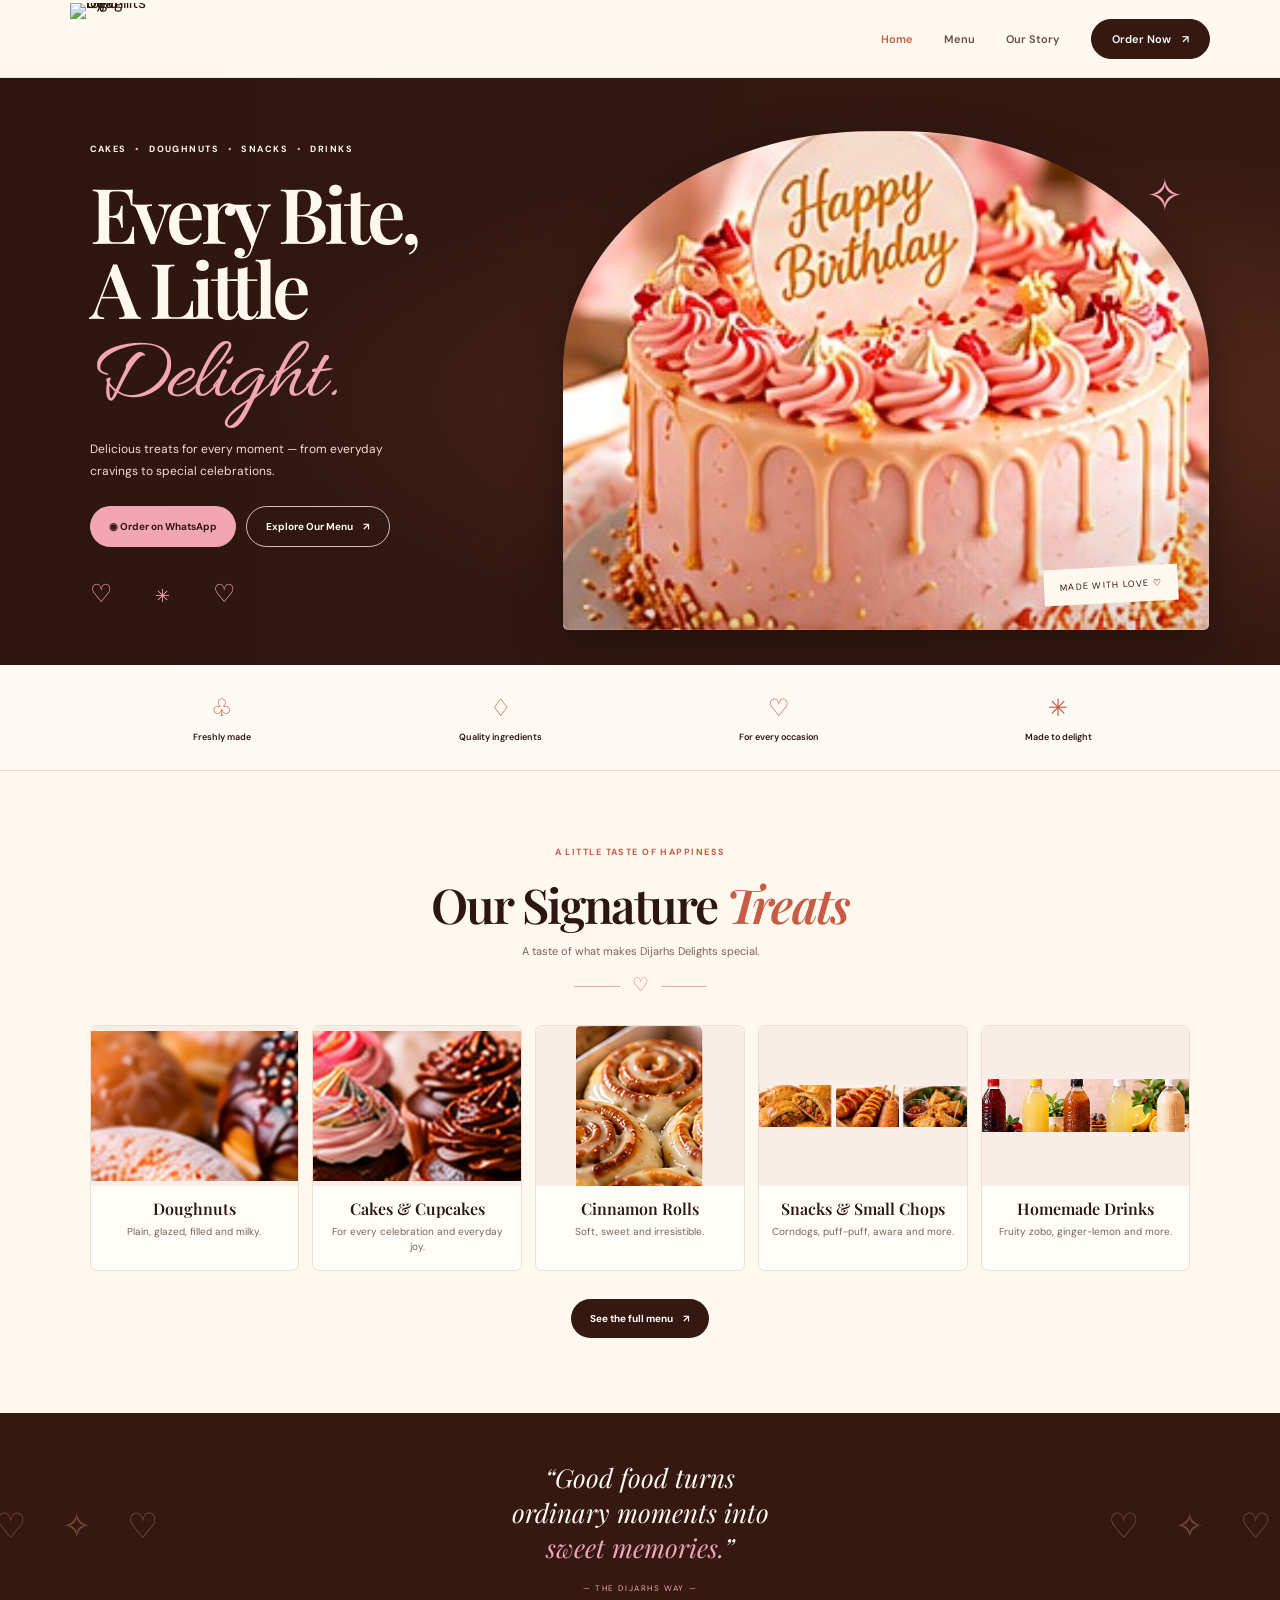
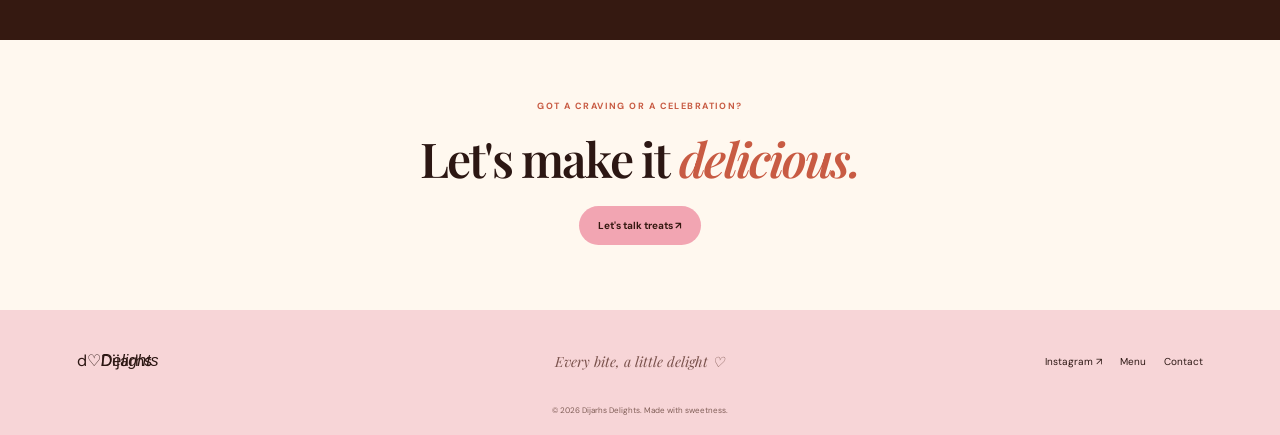
==== commit 668f40f9: "Add files via upload" ====
--- a/index.html
+++ b/index.html
@@ -5,7 +5,7 @@
 <link href="https://fonts.googleapis.com/css2?family=DM+Sans:wght@400;500;600;700&family=Playfair+Display:ital,wght@0,600;0,700;1,600;1,700&family=Allura&display=swap" rel="stylesheet">
 <link rel="stylesheet" href="styles.css"></head><body data-current="home">
 <header class="site-header">
-<a class="brand" href="index.html" aria-label="Dijarhs Delights home"><span class="brand-icon">d<span>♡</span></span><span class="brand-name">Dijarhs<br><i>Delights</i></span></a>
+<a class="brand" href="index.html" aria-label="Delights by Dijarh home"><img src="pictures/dijarhs-logo.png" alt="Delights by Dijarh logo"></a>
 <button class="menu-toggle" aria-label="Toggle navigation" aria-expanded="false">☰</button>
 <nav class="nav"><a href="index.html" data-page="home">Home</a><a href="menu.html" data-page="menu">Menu</a><a href="story.html" data-page="story">Our Story</a><a class="nav-cta" href="story.html#contact">Order Now <span>↗</span></a></nav>
 </header><main>
@@ -20,11 +20,11 @@
 <section class="promise"><div><span>♧</span><strong>Freshly made</strong></div><div><span>♢</span><strong>Quality ingredients</strong></div><div><span>♡</span><strong>For every occasion</strong></div><div><span>✳</span><strong>Made to delight</strong></div></section>
 <section class="section signature"><div class="section-heading"><p class="eyebrow dark">A LITTLE TASTE OF HAPPINESS</p><h2>Our Signature <em>Treats</em></h2><p>A taste of what makes Dijarhs Delights special.</p><span class="heart-rule">♡</span></div>
 <div class="signature-grid">
-<a class="signature-card" href="menu.html#doughnuts"><div class="product-img" style="background-image:url('assets/products/plain-doughnuts/image.jpg')"></div><h3>Doughnuts</h3><p>Plain, glazed, filled and milky.</p></a>
-<a class="signature-card" href="menu.html#cakes"><div class="product-img" style="background-image:url('assets/products/frosted-cupcakes/image.jpg')"></div><h3>Cakes & Cupcakes</h3><p>For every celebration and everyday joy.</p></a>
-<a class="signature-card" href="menu.html#rolls"><div class="product-img" style="background-image:url('assets/products/plain-cinnamon-rolls/image.jpg')"></div><h3>Cinnamon Rolls</h3><p>Soft, sweet and irresistible.</p></a>
-<a class="signature-card" href="menu.html#snacks"><div class="product-img" style="background-image:url('assets/products/snacks-small-chops/image.jpg')"></div><h3>Snacks & Small Chops</h3><p>Corndogs, puff-puff, awara and more.</p></a>
-<a class="signature-card" href="menu.html#drinks"><div class="product-img" style="background-image:url('assets/products/homemade-drinks/image.jpg')"></div><h3>Homemade Drinks</h3><p>Fruity zobo, ginger-lemon and more.</p></a>
+<a class="signature-card" href="menu.html#doughnuts"><div class="product-img" style="background-image:url('pictures/plain-doughnuts.jpg')"></div><h3>Doughnuts</h3><p>Plain, glazed, filled and milky.</p></a>
+<a class="signature-card" href="menu.html#cakes"><div class="product-img" style="background-image:url('pictures/frosted-cupcakes.jpg')"></div><h3>Cakes & Cupcakes</h3><p>For every celebration and everyday joy.</p></a>
+<a class="signature-card" href="menu.html#rolls"><div class="product-img" style="background-image:url('pictures/plain-cinnamon-rolls.jpg')"></div><h3>Cinnamon Rolls</h3><p>Soft, sweet and irresistible.</p></a>
+<a class="signature-card" href="menu.html#snacks"><div class="product-img" style="background-image:url('pictures/snacks-small-chops.jpg')"></div><h3>Snacks & Small Chops</h3><p>Corndogs, puff-puff, awara and more.</p></a>
+<a class="signature-card" href="menu.html#drinks"><div class="product-img" style="background-image:url('pictures/homemade-drinks.jpg')"></div><h3>Homemade Drinks</h3><p>Fruity zobo, ginger-lemon and more.</p></a>
 </div><a class="button button-dark centered-button" href="menu.html">See the full menu <span>↗</span></a></section>
 <section class="memory-band"><span class="band-doodle">♡</span><p>“Good food turns<br>ordinary moments into<br><em>sweet memories.</em>”</p><span class="band-small">— THE DIJARHS WAY —</span></section>
 <section class="bottom-cta"><p class="eyebrow dark">GOT A CRAVING OR A CELEBRATION?</p><h2>Let's make it <em>delicious.</em></h2><a class="button button-pink" href="story.html#contact">Let's talk treats ↗</a></section>
--- a/styles.css
+++ b/styles.css
@@ -1,12 +1,12 @@
  :root{--cream:#fff8ef;--paper:#fffdf9;--ink:#2c1713;--brown:#351911;--pink:#f2a5b2;--rose:#f9d9d8;--orange:#c85b43;--line:#ead8ca;--muted:#7c6258;--serif:"Playfair Display",Georgia,serif;--sans:"DM Sans",Arial,sans-serif;--script:"Allura",cursive}
-*{box-sizing:border-box}html{scroll-behavior:smooth;scroll-padding-top:95px}body{margin:0;background:var(--cream);color:var(--ink);font-family:var(--sans);-webkit-font-smoothing:antialiased}a{color:inherit;text-decoration:none}button{font:inherit}.site-header{height:78px;padding:0 5.5%;display:flex;align-items:center;justify-content:space-between;background:rgba(255,248,239,.96);border-bottom:1px solid rgba(53,25,17,.08);position:sticky;top:0;z-index:30;backdrop-filter:blur(14px)}.brand{display:flex;align-items:center;gap:7px}.brand-icon{width:34px;height:38px;display:grid;place-items:center;font:italic 29px var(--serif);position:relative;color:var(--brown)}.brand-icon span{position:absolute;font:12px var(--sans);color:#d75e69;right:-2px;top:0}.brand-name{font:italic 600 18px/.85 var(--serif);letter-spacing:-.05em}.brand-name i{font-weight:600}.nav{display:flex;align-items:center;gap:31px;font-size:11px;font-weight:600}.nav>a:not(.nav-cta){opacity:.75}.nav>a.active,.nav>a:hover{opacity:1;color:var(--orange)}.nav-cta{border:1px solid var(--brown);background:var(--brown);color:white;border-radius:28px;padding:12px 20px}.nav-cta span{padding-left:8px}.menu-toggle{display:none;border:0;background:none;font-size:22px;color:var(--brown)}
-.hero{background:var(--brown);color:var(--cream);min-height:550px;display:grid;grid-template-columns:.86fr 1.14fr;overflow:hidden;padding:65px 7% 55px;position:relative}.hero:before{content:"";position:absolute;inset:0;background:radial-gradient(ellipse at 80% 55%,rgba(202,107,64,.23),transparent 55%),linear-gradient(90deg,rgba(29,13,10,.3),transparent 80%);pointer-events:none}.hero-copy{position:relative;z-index:2;align-self:center}.eyebrow{font-size:9px;font-weight:700;letter-spacing:.16em;margin:0 0 20px}.eyebrow b{color:var(--pink);padding:0 5px}.hero h1{font:600 clamp(53px,6vw,78px)/.98 var(--serif);letter-spacing:-.055em;margin:0 0 20px}.hero h1 em{font:normal clamp(63px,7vw,92px)/.9 var(--script);color:var(--pink);letter-spacing:-.02em}.hero-intro{max-width:340px;font-size:12px;line-height:1.8;color:#f0ded3}.hero-actions{display:flex;flex-wrap:wrap;gap:10px;margin-top:24px}.button{display:inline-flex;align-items:center;justify-content:center;gap:10px;border-radius:28px;padding:13px 19px;font-size:10px;font-weight:700;transition:transform .2s,filter .2s}.button:hover{transform:translateY(-2px);filter:brightness(1.04)}.button-pink{background:var(--pink);color:var(--brown)}.button-outline{border:1px solid rgba(255,248,239,.75);color:var(--cream)}.button-dark{background:var(--brown);color:white}.hero-doodle{margin-top:30px;color:var(--pink);font-size:25px;letter-spacing:18px}.hero-doodle span{font-size:18px}.hero-visual{position:relative;min-height:440px;align-self:stretch}.hero-photo{position:absolute;inset:-12px -3% -20px 0;background-image:linear-gradient(0deg,rgba(30,13,9,.12),transparent 35%),url("assets/products/hero-cake/image.jpg");background-position:center;background-size:cover;border-radius:48% 48% 5px 5px;box-shadow:0 15px 45px #1a0c09aa}.photo-note{position:absolute;bottom:7px;right:2%;font-size:9px;letter-spacing:.14em;background:var(--cream);color:var(--brown);padding:12px 16px;transform:rotate(-3deg)}.photo-note b{color:var(--orange)}.hero-spark{position:absolute;right:1%;top:5%;font-size:45px;color:var(--pink)}
+*{box-sizing:border-box}html{scroll-behavior:smooth;scroll-padding-top:95px}body{margin:0;background:var(--cream);color:var(--ink);font-family:var(--sans);-webkit-font-smoothing:antialiased}a{color:inherit;text-decoration:none}button{font:inherit}.site-header{height:78px;padding:0 5.5%;display:flex;align-items:center;justify-content:space-between;background:rgba(255,248,239,.96);border-bottom:1px solid rgba(53,25,17,.08);position:sticky;top:0;z-index:30;backdrop-filter:blur(14px)}.brand{display:flex;align-items:center;flex:0 0 auto;line-height:0}.brand img{display:block;width:78px;height:72px;object-fit:contain;object-position:center;background:transparent}.nav{display:flex;align-items:center;gap:31px;font-size:11px;font-weight:600}.nav>a:not(.nav-cta){opacity:.75}.nav>a.active,.nav>a:hover{opacity:1;color:var(--orange)}.nav-cta{border:1px solid var(--brown);background:var(--brown);color:white;border-radius:28px;padding:12px 20px}.nav-cta span{padding-left:8px}.menu-toggle{display:none;border:0;background:none;font-size:22px;color:var(--brown)}
+.hero{background:var(--brown);color:var(--cream);min-height:550px;display:grid;grid-template-columns:.86fr 1.14fr;overflow:hidden;padding:65px 7% 55px;position:relative}.hero:before{content:"";position:absolute;inset:0;background:radial-gradient(ellipse at 80% 55%,rgba(202,107,64,.23),transparent 55%),linear-gradient(90deg,rgba(29,13,10,.3),transparent 80%);pointer-events:none}.hero-copy{position:relative;z-index:2;align-self:center}.eyebrow{font-size:9px;font-weight:700;letter-spacing:.16em;margin:0 0 20px}.eyebrow b{color:var(--pink);padding:0 5px}.hero h1{font:600 clamp(53px,6vw,78px)/.98 var(--serif);letter-spacing:-.055em;margin:0 0 20px}.hero h1 em{font:normal clamp(63px,7vw,92px)/.9 var(--script);color:var(--pink);letter-spacing:-.02em}.hero-intro{max-width:340px;font-size:12px;line-height:1.8;color:#f0ded3}.hero-actions{display:flex;flex-wrap:wrap;gap:10px;margin-top:24px}.button{display:inline-flex;align-items:center;justify-content:center;gap:10px;border-radius:28px;padding:13px 19px;font-size:10px;font-weight:700;transition:transform .2s,filter .2s}.button:hover{transform:translateY(-2px);filter:brightness(1.04)}.button-pink{background:var(--pink);color:var(--brown)}.button-outline{border:1px solid rgba(255,248,239,.75);color:var(--cream)}.button-dark{background:var(--brown);color:white}.hero-doodle{margin-top:30px;color:var(--pink);font-size:25px;letter-spacing:18px}.hero-doodle span{font-size:18px}.hero-visual{position:relative;min-height:440px;align-self:stretch}.hero-photo{position:absolute;inset:-12px -3% -20px 0;background-image:linear-gradient(0deg,rgba(30,13,9,.12),transparent 35%),url("pictures/hero-cake.jpg");background-position:center;background-size:cover;border-radius:48% 48% 5px 5px;box-shadow:0 15px 45px #1a0c09aa}.photo-note{position:absolute;bottom:7px;right:2%;font-size:9px;letter-spacing:.14em;background:var(--cream);color:var(--brown);padding:12px 16px;transform:rotate(-3deg)}.photo-note b{color:var(--orange)}.hero-spark{position:absolute;right:1%;top:5%;font-size:45px;color:var(--pink)}
 .promise{display:grid;grid-template-columns:repeat(4,1fr);gap:15px;padding:27px 7%;background:#fffaf3;border-bottom:1px solid var(--line)}.promise div{display:flex;flex-direction:column;align-items:center;gap:8px;text-align:center}.promise span{font-size:24px;color:var(--orange)}.promise strong{font-size:9px;font-weight:600}
-.section{padding:75px 7%}.section-heading{text-align:center;margin-bottom:28px}.eyebrow.dark{color:var(--orange)}.section-heading h2,.page-intro h1,.bottom-cta h2{font:600 clamp(34px,4vw,48px)/1.1 var(--serif);letter-spacing:-.04em;margin:0 0 9px}.section-heading h2 em,.page-intro h1 em,.bottom-cta h2 em{color:var(--orange)}.section-heading>p:not(.eyebrow),.page-intro>p:not(.eyebrow){font-size:11px;color:var(--muted);line-height:1.7}.heart-rule{display:block;color:#e46c7c;font-size:19px;margin-top:10px;position:relative}.heart-rule:before,.heart-rule:after{content:"";display:inline-block;width:46px;height:1px;background:var(--pink);vertical-align:middle;margin:0 12px}.signature-grid{display:grid;grid-template-columns:repeat(5,minmax(0,1fr));gap:13px}.signature-card{background:#fffdf8;border:1px solid #efdfd1;border-radius:7px;overflow:hidden;text-align:center;padding-bottom:15px;transition:transform .2s,box-shadow .2s}.signature-card:hover{transform:translateY(-4px);box-shadow:0 10px 25px #59352a13}.product-img{height:160px;background-size:cover;background-position:center}.signature-card h3{font:600 16px var(--serif);margin:12px 7px 5px}.signature-card p{font-size:10px;color:var(--muted);line-height:1.55;margin:0 10px}.centered-button{display:flex;width:max-content;margin:28px auto 0}.memory-band{background:var(--brown);color:var(--cream);text-align:center;padding:47px 20px;position:relative;overflow:hidden}.memory-band:before,.memory-band:after{content:"♡   ✧   ♡";position:absolute;color:#6f4837;font-size:35px;letter-spacing:14px;top:50%;transform:translateY(-50%)}.memory-band:before{left:-5px}.memory-band:after{right:-5px}.memory-band p{font:italic 26px/1.35 var(--serif);margin:0}.memory-band p em{color:var(--pink)}.band-doodle{display:none}.band-small{display:block;font-size:8px;letter-spacing:.2em;color:var(--pink);margin-top:18px}.bottom-cta{text-align:center;padding:60px 20px 65px}.bottom-cta .button{margin-top:12px}.bottom-cta small{display:block;color:var(--muted);font-size:9px;margin-top:15px}.tinted{background:#f8e9df}.footer{background:#f7d5d7;padding:28px 6% 20px;display:grid;grid-template-columns:1fr 1fr 1fr;align-items:center;gap:15px}.footer>p{text-align:center;font:italic 14px var(--serif);color:#79514b}.footer-links{display:flex;justify-content:flex-end;gap:18px;font-size:10px}.footer small{grid-column:1/-1;text-align:center;font-size:8px;color:#805e57;margin-top:5px}
-.page-intro{text-align:center;padding:48px 20px 24px}.page-intro h1{font-size:52px}.page-intro .eyebrow{margin-bottom:13px}.category-nav{display:flex;justify-content:center;flex-wrap:wrap;gap:8px;padding:15px 5%;position:sticky;top:78px;z-index:15;background:rgba(255,248,239,.96);border-top:1px solid var(--line);border-bottom:1px solid var(--line)}.category-nav a{border:1px solid var(--line);border-radius:25px;padding:9px 14px;font-size:9px}.category-nav a:hover,.category-nav a.selected{background:var(--brown);border-color:var(--brown);color:white}.menu-section{padding-top:40px;padding-bottom:50px}.menu-title{display:flex;align-items:center;gap:13px;margin-bottom:20px}.menu-icon{font-size:26px;color:var(--orange);width:35px;text-align:center}.menu-title h2{font:600 26px var(--serif);margin:0 0 4px;scroll-margin-top:160px}.menu-title p{font-size:10px;color:var(--muted);margin:0}.menu-title>a{margin-left:auto;font-size:10px;color:var(--orange);white-space:nowrap}.menu-grid{display:grid;grid-template-columns:repeat(3,minmax(0,1fr));gap:17px}.menu-grid.four{grid-template-columns:repeat(4,minmax(0,1fr))}.menu-grid.two{grid-template-columns:repeat(2,minmax(0,1fr))}.menu-card{min-width:0;background:#fffdf9;border:1px solid #efdfd1;border-radius:7px;overflow:hidden;padding-bottom:12px}.menu-img{height:165px;background-size:cover;background-position:center;background-color:#f2dfd0}.menu-img.wide{height:220px}.menu-card h3{font:600 15px var(--serif);margin:10px 10px 4px}.menu-card p{font-size:9px;line-height:1.5;color:var(--muted);margin:0 10px 10px;min-height:28px}.mini-order{display:block;width:calc(100% - 20px);margin:0 10px;background:#f7b1b8;color:var(--brown);border-radius:18px;text-align:center;padding:9px 4px;font-size:8px;font-weight:700}.drink-menu{border-top:1px solid var(--line)}.drink-menu>div{display:grid;grid-template-columns:45px 1fr 1fr;align-items:center;padding:15px 5px;border-bottom:1px solid var(--line)}.drink-menu b{font-size:10px;color:var(--orange)}.drink-menu strong{font:600 18px var(--serif)}.drink-menu span{text-align:right;font-size:10px;color:var(--muted)}
+.section{padding:75px 7%}.section-heading{text-align:center;margin-bottom:28px}.eyebrow.dark{color:var(--orange)}.section-heading h2,.page-intro h1,.bottom-cta h2{font:600 clamp(34px,4vw,48px)/1.1 var(--serif);letter-spacing:-.04em;margin:0 0 9px}.section-heading h2 em,.page-intro h1 em,.bottom-cta h2 em{color:var(--orange)}.section-heading>p:not(.eyebrow),.page-intro>p:not(.eyebrow){font-size:11px;color:var(--muted);line-height:1.7}.heart-rule{display:block;color:#e46c7c;font-size:19px;margin-top:10px;position:relative}.heart-rule:before,.heart-rule:after{content:"";display:inline-block;width:46px;height:1px;background:var(--pink);vertical-align:middle;margin:0 12px}.signature-grid{display:grid;grid-template-columns:repeat(5,minmax(0,1fr));gap:13px}.signature-card{background:#fffdf8;border:1px solid #efdfd1;border-radius:7px;overflow:hidden;text-align:center;padding-bottom:15px;transition:transform .2s,box-shadow .2s}.signature-card:hover{transform:translateY(-4px);box-shadow:0 10px 25px #59352a13}.product-img{height:160px;background-size:contain;background-repeat:no-repeat;background-position:center;background-color:#f8eee7}.signature-card h3{font:600 16px var(--serif);margin:12px 7px 5px}.signature-card p{font-size:10px;color:var(--muted);line-height:1.55;margin:0 10px}.centered-button{display:flex;width:max-content;margin:28px auto 0}.memory-band{background:var(--brown);color:var(--cream);text-align:center;padding:47px 20px;position:relative;overflow:hidden}.memory-band:before,.memory-band:after{content:"♡   ✧   ♡";position:absolute;color:#6f4837;font-size:35px;letter-spacing:14px;top:50%;transform:translateY(-50%)}.memory-band:before{left:-5px}.memory-band:after{right:-5px}.memory-band p{font:italic 26px/1.35 var(--serif);margin:0}.memory-band p em{color:var(--pink)}.band-doodle{display:none}.band-small{display:block;font-size:8px;letter-spacing:.2em;color:var(--pink);margin-top:18px}.bottom-cta{text-align:center;padding:60px 20px 65px}.bottom-cta .button{margin-top:12px}.bottom-cta small{display:block;color:var(--muted);font-size:9px;margin-top:15px}.tinted{background:#f8e9df}.footer{background:#f7d5d7;padding:28px 6% 20px;display:grid;grid-template-columns:1fr 1fr 1fr;align-items:center;gap:15px}.footer>p{text-align:center;font:italic 14px var(--serif);color:#79514b}.footer-links{display:flex;justify-content:flex-end;gap:18px;font-size:10px}.footer small{grid-column:1/-1;text-align:center;font-size:8px;color:#805e57;margin-top:5px}
+.page-intro{text-align:center;padding:48px 20px 24px}.page-intro h1{font-size:52px}.page-intro .eyebrow{margin-bottom:13px}.category-nav{display:flex;justify-content:center;flex-wrap:wrap;gap:8px;padding:15px 5%;position:sticky;top:78px;z-index:15;background:rgba(255,248,239,.96);border-top:1px solid var(--line);border-bottom:1px solid var(--line)}.category-nav a{border:1px solid var(--line);border-radius:25px;padding:9px 14px;font-size:9px}.category-nav a:hover,.category-nav a.selected{background:var(--brown);border-color:var(--brown);color:white}.menu-section{padding-top:40px;padding-bottom:50px}.menu-title{display:flex;align-items:center;gap:13px;margin-bottom:20px}.menu-icon{font-size:26px;color:var(--orange);width:35px;text-align:center}.menu-title h2{font:600 26px var(--serif);margin:0 0 4px;scroll-margin-top:160px}.menu-title p{font-size:10px;color:var(--muted);margin:0}.menu-title>a{margin-left:auto;font-size:10px;color:var(--orange);white-space:nowrap}.menu-grid{display:grid;grid-template-columns:repeat(3,minmax(0,1fr));gap:17px}.menu-grid.four{grid-template-columns:repeat(4,minmax(0,1fr))}.menu-grid.two{grid-template-columns:repeat(2,minmax(0,1fr))}.menu-card{min-width:0;background:#fffdf9;border:1px solid #efdfd1;border-radius:7px;overflow:hidden;padding-bottom:12px}.menu-img{height:165px;background-size:contain;background-repeat:no-repeat;background-position:center;background-color:#f8eee7}.menu-img.wide{height:220px;background-size:contain;background-repeat:no-repeat;background-position:center}.menu-card h3{font:600 15px var(--serif);margin:10px 10px 4px}.menu-card p{font-size:9px;line-height:1.5;color:var(--muted);margin:0 10px 10px;min-height:28px}.mini-order{display:block;width:calc(100% - 20px);margin:0 10px;background:#f7b1b8;color:var(--brown);border-radius:18px;text-align:center;padding:9px 4px;font-size:8px;font-weight:700}.drink-menu{border-top:1px solid var(--line)}.drink-menu>div{display:grid;grid-template-columns:45px 1fr 1fr;align-items:center;padding:15px 5px;border-bottom:1px solid var(--line)}.drink-menu b{font-size:10px;color:var(--orange)}.drink-menu strong{font:600 18px var(--serif)}.drink-menu span{text-align:right;font-size:10px;color:var(--muted)}
 .story-hero{display:grid;grid-template-columns:1fr .8fr;align-items:center;gap:8%;padding-top:55px;padding-bottom:45px}.story-copy h1{font:600 clamp(48px,5vw,64px)/1 var(--serif);margin:0 0 12px;letter-spacing:-.05em}.story-copy h1 em{color:var(--orange)}.story-sub{font:italic 14px var(--serif);color:var(--orange);margin:0 0 5px}.story-copy>p:not(.eyebrow):not(.story-sub):not(.draft-note){font-size:11px;line-height:1.9;color:var(--muted);max-width:480px}.story-copy .heart-rule{margin:8px 0}.draft-note{background:#f8e9df;color:#75584d;padding:10px;font-size:9px;line-height:1.6}.story-photo{height:350px;background-size:cover;background-position:center;border-radius:48% 48% 5px 5px;transform:rotate(2deg);border:7px solid #fffaf4;box-shadow:0 10px 35px #4b25151a}.story-quote{margin:0 8% 50px;background:#f9dedd;border-radius:18px;text-align:center;padding:27px 10%;position:relative}.story-quote p{font:italic 19px/1.6 var(--serif);margin:0 auto;max-width:690px}.story-quote span{display:block;color:#df6978;margin-top:10px}.contact-section{background:var(--brown);color:var(--cream);padding-top:55px;padding-bottom:50px}.contact-heading{text-align:center;max-width:500px;margin:0 auto 30px}.contact-heading h2{font:600 42px/1.05 var(--serif);margin:0 0 13px}.contact-heading h2 em{color:var(--pink)}.contact-heading>p:not(.eyebrow){font-size:11px;line-height:1.7;color:#e4cec1}.contact-cards{display:grid;grid-template-columns:repeat(3,1fr);gap:12px}.contact-cards article{background:#fffaf3;color:var(--brown);border-radius:9px;padding:22px 15px 18px;text-align:center}.contact-icon{display:grid;place-items:center;margin:0 auto 9px;width:39px;height:39px;border-radius:50%;background:#d9f2d9;color:#159b4c;font-size:25px}.contact-icon.instagram{background:#f8d6e7;color:#bd337b}.contact-cards h3{font:600 15px var(--serif);margin:0 0 7px}.contact-cards p{font-size:9px;line-height:1.6;color:var(--muted);min-height:29px}.contact-cards a{display:block;background:#f7b1b8;border-radius:20px;padding:10px;font-size:9px;font-weight:700;margin-top:13px}.contact-note{display:block;text-align:center;color:#cbb2a5;font-size:8px;margin-top:15px}.faq{max-width:850px;margin:auto}.faq details{border:1px solid var(--line);border-radius:6px;margin:8px 0;padding:14px 16px;background:#fffaf4}.faq summary{cursor:pointer;list-style:none;font-size:10px;font-weight:600}.faq summary::-webkit-details-marker{display:none}.faq summary:after{content:"⌄";float:right;color:var(--orange);font-size:15px}.faq details[open] summary:after{content:"⌃"}.faq details p{font-size:10px;line-height:1.7;color:var(--muted);margin-bottom:0}
-@media(max-width:850px){.site-header{height:70px;padding:0 5%}.menu-toggle{display:block}.nav{display:none;position:absolute;top:69px;left:0;right:0;background:var(--cream);padding:12px 5% 20px;flex-direction:column;align-items:stretch;gap:0;border-bottom:1px solid var(--line)}.nav.open{display:flex}.nav a{padding:13px 0}.nav .nav-cta{text-align:center;padding:13px;margin-top:5px}.hero{grid-template-columns:1fr;padding:42px 7% 32px}.hero-copy{max-width:600px}.hero h1{font-size:70px}.hero-visual{min-height:400px;margin:20px 4% 0}.hero-photo{inset:0 3% 0 3%}.promise{padding:22px 5%;gap:8px}.promise strong{font-size:8px}.signature-grid{grid-template-columns:repeat(3,minmax(0,1fr))}.product-img{height:150px}.section{padding:58px 6%}.category-nav{top:70px;justify-content:flex-start;flex-wrap:nowrap;overflow-x:auto}.category-nav a{white-space:nowrap}.menu-grid,.menu-grid.four{grid-template-columns:repeat(2,minmax(0,1fr))}.menu-img{height:210px}.menu-title h2{font-size:24px}.story-hero{grid-template-columns:1fr 0.75fr;gap:5%}.story-photo{height:290px}.footer{padding-left:5%;padding-right:5%}}
-@media(max-width:540px){.brand-name{font-size:16px}.hero{padding:35px 6% 28px}.hero h1{font-size:60px}.hero h1 em{font-size:73px}.hero-intro{font-size:11px}.hero-visual{min-height:330px;margin:15px 1% 0}.hero-photo{border-radius:45% 45% 4px 4px}.promise{grid-template-columns:repeat(2,1fr);row-gap:20px;padding:22px 8%}.section{padding:48px 5%}.section-heading h2,.bottom-cta h2{font-size:35px}.signature-grid{grid-template-columns:repeat(2,minmax(0,1fr));gap:10px}.signature-card:last-child{grid-column:1/-1;max-width:calc(50% - 5px);justify-self:center}.product-img{height:145px}.signature-card h3{font-size:14px}.memory-band p{font-size:22px}.memory-band:before,.memory-band:after{font-size:20px;letter-spacing:4px}.footer{grid-template-columns:1fr 1fr;gap:10px}.footer>p{display:none}.footer-links{gap:10px;flex-wrap:wrap;font-size:9px}.page-intro{padding:38px 15px 20px}.page-intro h1{font-size:45px}.category-nav{padding:12px 4%;gap:6px}.category-nav a{font-size:8px;padding:9px 11px}.menu-section{padding-top:30px;padding-bottom:35px}.menu-grid,.menu-grid.four,.menu-grid.two{grid-template-columns:repeat(2,minmax(0,1fr));gap:12px}.menu-img{height:145px}.menu-img.wide{height:155px}.menu-card h3{font-size:13px;margin:9px 8px 4px}.menu-card p{font-size:8px;margin:0 8px 8px}.mini-order{width:calc(100% - 16px);margin:0 8px;font-size:7px;padding:8px 2px}.menu-title{gap:7px}.menu-icon{width:25px;font-size:21px}.menu-title h2{font-size:21px}.menu-title p{font-size:8px}.menu-title>a{font-size:8px}.drink-menu>div{grid-template-columns:28px 1fr}.drink-menu strong{font-size:16px}.drink-menu span{grid-column:2;text-align:left;margin-top:4px}.story-hero{grid-template-columns:1fr;padding-top:42px}.story-copy h1{font-size:52px}.story-photo{height:280px;width:85%;justify-self:center;margin-top:10px}.story-quote{margin:0 5% 35px;padding:23px 7%}.story-quote p{font-size:16px}.contact-heading h2{font-size:36px}.contact-cards{grid-template-columns:1fr}.contact-cards article{padding:20px}.contact-cards p{min-height:0}.faq{padding-top:45px;padding-bottom:45px}.faq summary{line-height:1.5}.footer small{margin-top:8px}}
+@media(max-width:850px){.site-header{height:70px;padding:0 5%}.menu-toggle{display:block}.nav{display:none;position:absolute;top:69px;left:0;right:0;background:var(--cream);padding:12px 5% 20px;flex-direction:column;align-items:stretch;gap:0;border-bottom:1px solid var(--line)}.nav.open{display:flex}.nav a{padding:13px 0}.nav .nav-cta{text-align:center;padding:13px;margin-top:5px}.hero{grid-template-columns:1fr;padding:42px 7% 32px}.hero-copy{max-width:600px}.hero h1{font-size:70px}.hero-visual{min-height:400px;margin:20px 4% 0}.hero-photo{inset:0 3% 0 3%}.promise{padding:22px 5%;gap:8px}.promise strong{font-size:8px}.signature-grid{grid-template-columns:repeat(3,minmax(0,1fr))}.product-img{height:150px}.section{padding:58px 6%}.category-nav{top:70px;justify-content:flex-start;flex-wrap:nowrap;overflow-x:auto}.category-nav a{white-space:nowrap}.menu-grid,.menu-grid.four{grid-template-columns:repeat(2,minmax(0,1fr))}.menu-img{height:190px;background-size:contain;background-repeat:no-repeat;background-position:center}.menu-title h2{font-size:24px}.story-hero{grid-template-columns:1fr 0.75fr;gap:5%}.story-photo{height:290px}.footer{padding-left:5%;padding-right:5%}}
+@media(max-width:540px){.brand-name{font-size:16px}.hero{padding:35px 6% 28px}.hero h1{font-size:60px}.hero h1 em{font-size:73px}.hero-intro{font-size:11px}.hero-visual{min-height:330px;margin:15px 1% 0}.hero-photo{border-radius:45% 45% 4px 4px}.promise{grid-template-columns:repeat(2,1fr);row-gap:20px;padding:22px 8%}.section{padding:48px 5%}.section-heading h2,.bottom-cta h2{font-size:35px}.signature-grid{grid-template-columns:repeat(2,minmax(0,1fr));gap:10px}.signature-card:last-child{grid-column:1/-1;max-width:calc(50% - 5px);justify-self:center}.product-img{height:145px}.signature-card h3{font-size:14px}.memory-band p{font-size:22px}.memory-band:before,.memory-band:after{font-size:20px;letter-spacing:4px}.footer{grid-template-columns:1fr 1fr;gap:10px}.footer>p{display:none}.footer-links{gap:10px;flex-wrap:wrap;font-size:9px}.page-intro{padding:38px 15px 20px}.page-intro h1{font-size:45px}.category-nav{padding:12px 4%;gap:6px}.category-nav a{font-size:8px;padding:9px 11px}.menu-section{padding-top:30px;padding-bottom:35px}.menu-grid,.menu-grid.four,.menu-grid.two{grid-template-columns:repeat(2,minmax(0,1fr));gap:12px}.menu-img{height:135px;background-size:contain;background-repeat:no-repeat;background-position:center}.menu-img.wide{height:150px;background-size:contain;background-repeat:no-repeat;background-position:center}.menu-card h3{font-size:13px;margin:9px 8px 4px}.menu-card p{font-size:8px;margin:0 8px 8px}.mini-order{width:calc(100% - 16px);margin:0 8px;font-size:7px;padding:8px 2px}.menu-title{gap:7px}.menu-icon{width:25px;font-size:21px}.menu-title h2{font-size:21px}.menu-title p{font-size:8px}.menu-title>a{font-size:8px}.drink-menu>div{grid-template-columns:28px 1fr}.drink-menu strong{font-size:16px}.drink-menu span{grid-column:2;text-align:left;margin-top:4px}.story-hero{grid-template-columns:1fr;padding-top:42px}.story-copy h1{font-size:52px}.story-photo{height:280px;width:85%;justify-self:center;margin-top:10px}.story-quote{margin:0 5% 35px;padding:23px 7%}.story-quote p{font-size:16px}.contact-heading h2{font-size:36px}.contact-cards{grid-template-columns:1fr}.contact-cards article{padding:20px}.contact-cards p{min-height:0}.faq{padding-top:45px;padding-bottom:45px}.faq summary{line-height:1.5}.footer small{margin-top:8px}}
 
 
 
@@ -18,3 +18,17 @@
 .menu-card .mini-order{font-size:8px}
 .footer-links a:hover,.contact-cards a:hover{color:var(--orange)}
 @media(max-width:540px){.price-list{margin:8px 8px 10px}.price-list li{font-size:8px;padding:6px 0}.price-list li strong{font-size:9px}.menu-card .mini-order{font-size:7px}}
+
+
+/* Price options are individual WhatsApp enquiry buttons. */
+.price-list{list-style:none;margin:10px 10px 12px;padding:0;border-top:1px solid #efdfd1}
+.price-list li{display:block;border-bottom:1px solid #f1e5dc;padding:0;font-size:9px;color:var(--muted)}
+.price-option{display:flex;align-items:center;gap:6px;width:100%;box-sizing:border-box;padding:9px 7px;text-decoration:none;border-radius:9px;color:var(--brown);transition:background .18s,transform .18s}
+.price-option span:first-child{flex:1;min-width:0;line-height:1.35}
+.price-option strong{white-space:nowrap;font-size:10px;color:var(--brown)}
+.price-option .price-arrow{font-size:11px;color:var(--orange);font-weight:700}
+.price-option:hover,.price-option:focus-visible{background:#f8e9df;transform:translateY(-1px);outline:2px solid #d9a99c;outline-offset:-2px}
+.price-list .price-option:has(strong:first-child){font-weight:600}
+.menu-card .price-list{margin-top:10px}
+.menu-img{background-size:contain;background-repeat:no-repeat;background-position:center;background-color:#fbf3ed}
+@media(max-width:540px){.price-list{margin:8px 8px 10px}.price-option{padding:8px 5px;gap:4px}.price-option strong{font-size:9px}.price-option span:first-child{font-size:8px}.price-option .price-arrow{font-size:10px}.menu-card .price-list{margin-top:8px}}
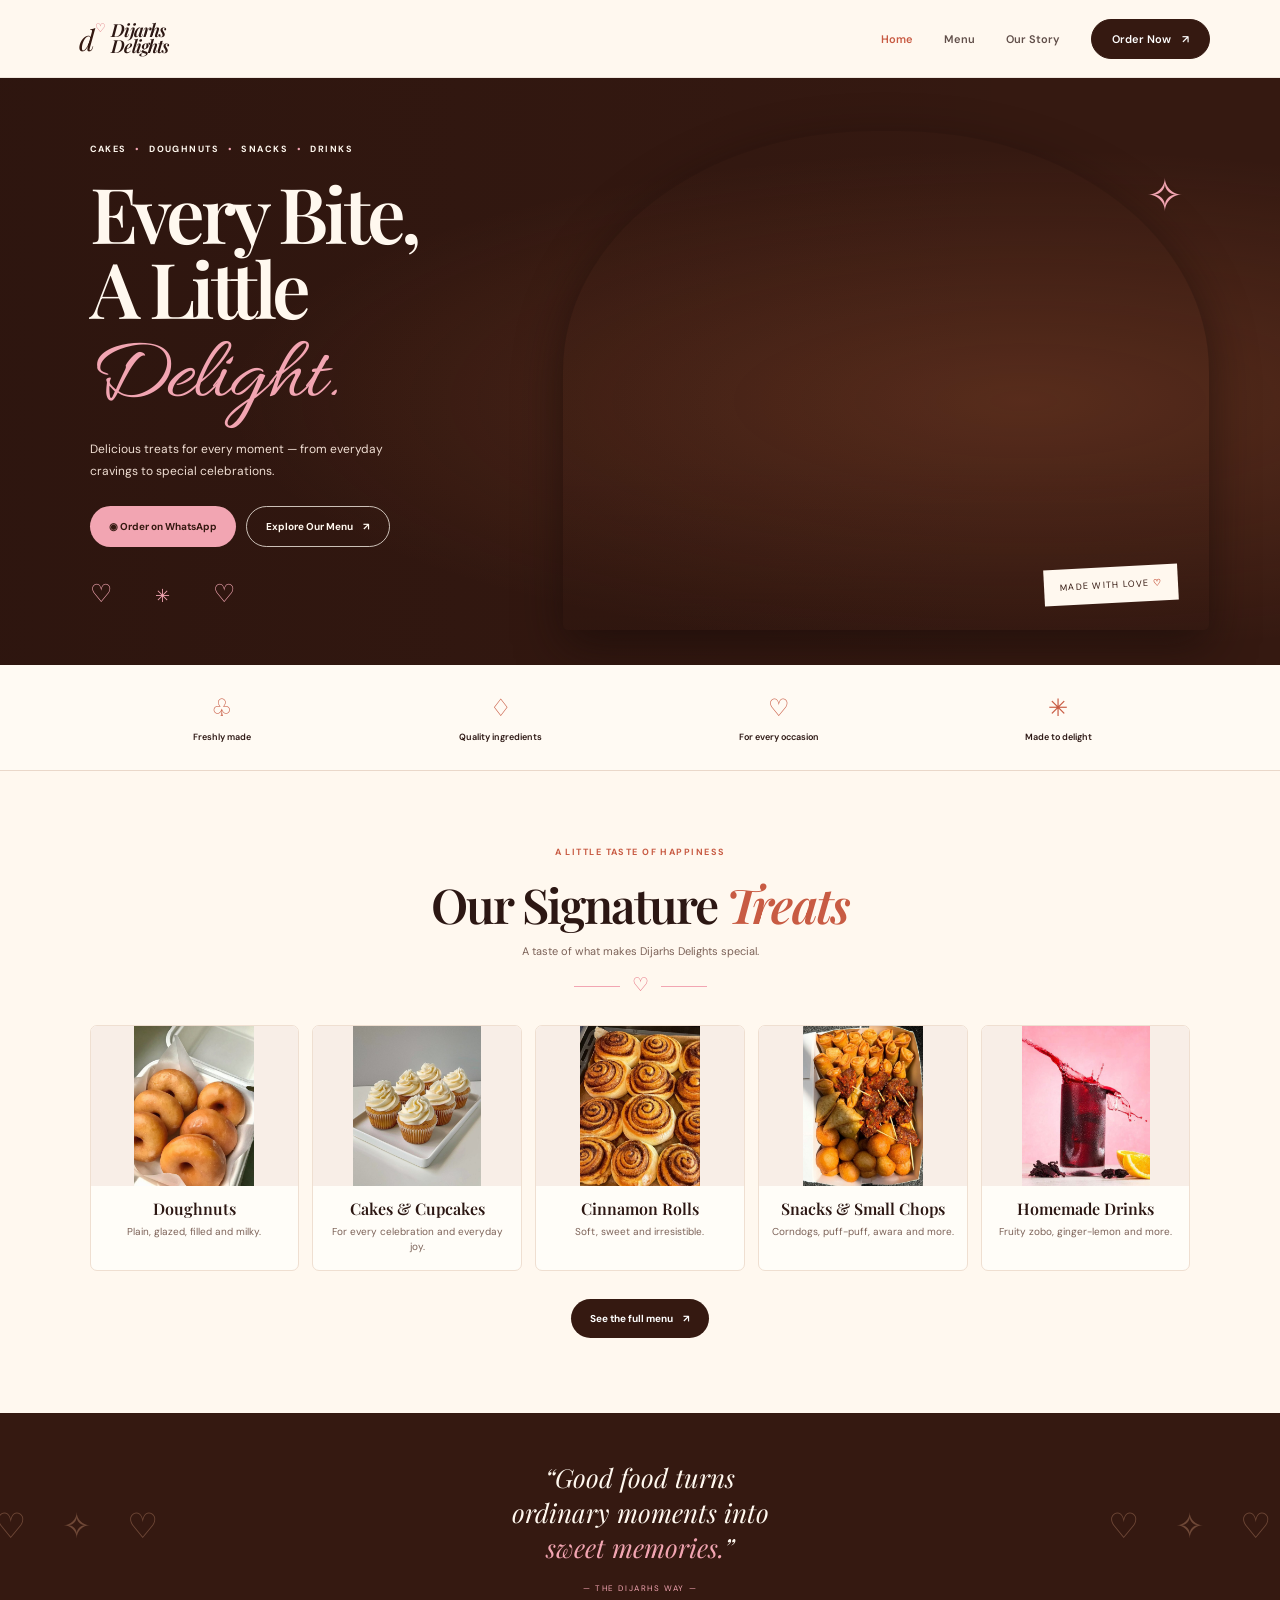
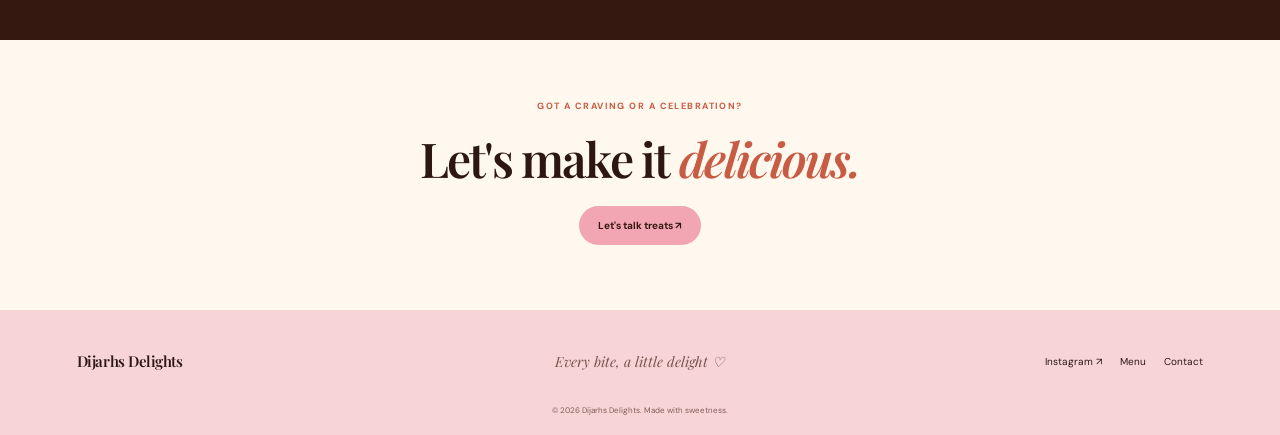
==== commit 6c638888: "Add files via upload" ====
--- a/index.html
+++ b/index.html
@@ -5,7 +5,7 @@
 <link href="https://fonts.googleapis.com/css2?family=DM+Sans:wght@400;500;600;700&family=Playfair+Display:ital,wght@0,600;0,700;1,600;1,700&family=Allura&display=swap" rel="stylesheet">
 <link rel="stylesheet" href="styles.css"></head><body data-current="home">
 <header class="site-header">
-<a class="brand" href="index.html" aria-label="Delights by Dijarh home"><img src="pictures/dijarhs-logo.png" alt="Delights by Dijarh logo"></a>
+<a class="brand" href="index.html" aria-label="Dijarhs Delights home"><span class="brand-icon">d<span>♡</span></span><span class="brand-name">Dijarhs<br><i>Delights</i></span></a>
 <button class="menu-toggle" aria-label="Toggle navigation" aria-expanded="false">☰</button>
 <nav class="nav"><a href="index.html" data-page="home">Home</a><a href="menu.html" data-page="menu">Menu</a><a href="story.html" data-page="story">Our Story</a><a class="nav-cta" href="story.html#contact">Order Now <span>↗</span></a></nav>
 </header><main>
@@ -29,7 +29,7 @@
 <section class="memory-band"><span class="band-doodle">♡</span><p>“Good food turns<br>ordinary moments into<br><em>sweet memories.</em>”</p><span class="band-small">— THE DIJARHS WAY —</span></section>
 <section class="bottom-cta"><p class="eyebrow dark">GOT A CRAVING OR A CELEBRATION?</p><h2>Let's make it <em>delicious.</em></h2><a class="button button-pink" href="story.html#contact">Let's talk treats ↗</a></section>
 </main><footer class="footer">
-<a class="brand" href="index.html"><span class="brand-icon">d<span>♡</span></span><span class="brand-name">Dijarhs<br><i>Delights</i></span></a>
+<a class="footer-brand" href="index.html" aria-label="Dijarhs Delights home">Dijarhs Delights</a>
 <p>Every bite, a little delight ♡</p>
 <div class="footer-links"><a href="https://www.instagram.com/dijarhs_delights/" target="_blank" rel="noreferrer">Instagram ↗</a><a href="menu.html">Menu</a><a href="story.html#contact">Contact</a></div>
 <small>© <span data-year></span> Dijarhs Delights. Made with sweetness.</small>
--- a/styles.css
+++ b/styles.css
@@ -1,6 +1,6 @@
  :root{--cream:#fff8ef;--paper:#fffdf9;--ink:#2c1713;--brown:#351911;--pink:#f2a5b2;--rose:#f9d9d8;--orange:#c85b43;--line:#ead8ca;--muted:#7c6258;--serif:"Playfair Display",Georgia,serif;--sans:"DM Sans",Arial,sans-serif;--script:"Allura",cursive}
-*{box-sizing:border-box}html{scroll-behavior:smooth;scroll-padding-top:95px}body{margin:0;background:var(--cream);color:var(--ink);font-family:var(--sans);-webkit-font-smoothing:antialiased}a{color:inherit;text-decoration:none}button{font:inherit}.site-header{height:78px;padding:0 5.5%;display:flex;align-items:center;justify-content:space-between;background:rgba(255,248,239,.96);border-bottom:1px solid rgba(53,25,17,.08);position:sticky;top:0;z-index:30;backdrop-filter:blur(14px)}.brand{display:flex;align-items:center;flex:0 0 auto;line-height:0}.brand img{display:block;width:78px;height:72px;object-fit:contain;object-position:center;background:transparent}.nav{display:flex;align-items:center;gap:31px;font-size:11px;font-weight:600}.nav>a:not(.nav-cta){opacity:.75}.nav>a.active,.nav>a:hover{opacity:1;color:var(--orange)}.nav-cta{border:1px solid var(--brown);background:var(--brown);color:white;border-radius:28px;padding:12px 20px}.nav-cta span{padding-left:8px}.menu-toggle{display:none;border:0;background:none;font-size:22px;color:var(--brown)}
-.hero{background:var(--brown);color:var(--cream);min-height:550px;display:grid;grid-template-columns:.86fr 1.14fr;overflow:hidden;padding:65px 7% 55px;position:relative}.hero:before{content:"";position:absolute;inset:0;background:radial-gradient(ellipse at 80% 55%,rgba(202,107,64,.23),transparent 55%),linear-gradient(90deg,rgba(29,13,10,.3),transparent 80%);pointer-events:none}.hero-copy{position:relative;z-index:2;align-self:center}.eyebrow{font-size:9px;font-weight:700;letter-spacing:.16em;margin:0 0 20px}.eyebrow b{color:var(--pink);padding:0 5px}.hero h1{font:600 clamp(53px,6vw,78px)/.98 var(--serif);letter-spacing:-.055em;margin:0 0 20px}.hero h1 em{font:normal clamp(63px,7vw,92px)/.9 var(--script);color:var(--pink);letter-spacing:-.02em}.hero-intro{max-width:340px;font-size:12px;line-height:1.8;color:#f0ded3}.hero-actions{display:flex;flex-wrap:wrap;gap:10px;margin-top:24px}.button{display:inline-flex;align-items:center;justify-content:center;gap:10px;border-radius:28px;padding:13px 19px;font-size:10px;font-weight:700;transition:transform .2s,filter .2s}.button:hover{transform:translateY(-2px);filter:brightness(1.04)}.button-pink{background:var(--pink);color:var(--brown)}.button-outline{border:1px solid rgba(255,248,239,.75);color:var(--cream)}.button-dark{background:var(--brown);color:white}.hero-doodle{margin-top:30px;color:var(--pink);font-size:25px;letter-spacing:18px}.hero-doodle span{font-size:18px}.hero-visual{position:relative;min-height:440px;align-self:stretch}.hero-photo{position:absolute;inset:-12px -3% -20px 0;background-image:linear-gradient(0deg,rgba(30,13,9,.12),transparent 35%),url("pictures/hero-cake.jpg");background-position:center;background-size:cover;border-radius:48% 48% 5px 5px;box-shadow:0 15px 45px #1a0c09aa}.photo-note{position:absolute;bottom:7px;right:2%;font-size:9px;letter-spacing:.14em;background:var(--cream);color:var(--brown);padding:12px 16px;transform:rotate(-3deg)}.photo-note b{color:var(--orange)}.hero-spark{position:absolute;right:1%;top:5%;font-size:45px;color:var(--pink)}
+*{box-sizing:border-box}html{scroll-behavior:smooth;scroll-padding-top:95px}body{margin:0;background:var(--cream);color:var(--ink);font-family:var(--sans);-webkit-font-smoothing:antialiased}a{color:inherit;text-decoration:none}button{font:inherit}.site-header{height:78px;padding:0 5.5%;display:flex;align-items:center;justify-content:space-between;background:rgba(255,248,239,.96);border-bottom:1px solid rgba(53,25,17,.08);position:sticky;top:0;z-index:30;backdrop-filter:blur(14px)}.brand{display:flex;align-items:center;gap:7px}.brand-icon{width:34px;height:38px;display:grid;place-items:center;font:italic 29px var(--serif);position:relative;color:var(--brown)}.brand-icon span{position:absolute;font:12px var(--sans);color:#d75e69;right:-2px;top:0}.brand-name{font:italic 600 18px/.85 var(--serif);letter-spacing:-.05em}.brand-name i{font-weight:600}.nav{display:flex;align-items:center;gap:31px;font-size:11px;font-weight:600}.nav>a:not(.nav-cta){opacity:.75}.nav>a.active,.nav>a:hover{opacity:1;color:var(--orange)}.nav-cta{border:1px solid var(--brown);background:var(--brown);color:white;border-radius:28px;padding:12px 20px}.nav-cta span{padding-left:8px}.menu-toggle{display:none;border:0;background:none;font-size:22px;color:var(--brown)}
+.hero{background:var(--brown);color:var(--cream);min-height:550px;display:grid;grid-template-columns:.86fr 1.14fr;overflow:hidden;padding:65px 7% 55px;position:relative}.hero:before{content:"";position:absolute;inset:0;background:radial-gradient(ellipse at 80% 55%,rgba(202,107,64,.23),transparent 55%),linear-gradient(90deg,rgba(29,13,10,.3),transparent 80%);pointer-events:none}.hero-copy{position:relative;z-index:2;align-self:center}.eyebrow{font-size:9px;font-weight:700;letter-spacing:.16em;margin:0 0 20px}.eyebrow b{color:var(--pink);padding:0 5px}.hero h1{font:600 clamp(53px,6vw,78px)/.98 var(--serif);letter-spacing:-.055em;margin:0 0 20px}.hero h1 em{font:normal clamp(63px,7vw,92px)/.9 var(--script);color:var(--pink);letter-spacing:-.02em}.hero-intro{max-width:340px;font-size:12px;line-height:1.8;color:#f0ded3}.hero-actions{display:flex;flex-wrap:wrap;gap:10px;margin-top:24px}.button{display:inline-flex;align-items:center;justify-content:center;gap:10px;border-radius:28px;padding:13px 19px;font-size:10px;font-weight:700;transition:transform .2s,filter .2s}.button:hover{transform:translateY(-2px);filter:brightness(1.04)}.button-pink{background:var(--pink);color:var(--brown)}.button-outline{border:1px solid rgba(255,248,239,.75);color:var(--cream)}.button-dark{background:var(--brown);color:white}.hero-doodle{margin-top:30px;color:var(--pink);font-size:25px;letter-spacing:18px}.hero-doodle span{font-size:18px}.hero-visual{position:relative;min-height:440px;align-self:stretch}.hero-photo{position:absolute;inset:-12px -3% -20px 0;background-image:linear-gradient(0deg,rgba(30,13,9,.12),transparent 35%),url("pictures/chocolate-cake-hero.jpg");background-position:center;background-size:cover;border-radius:48% 48% 5px 5px;box-shadow:0 15px 45px #1a0c09aa}.photo-note{position:absolute;bottom:7px;right:2%;font-size:9px;letter-spacing:.14em;background:var(--cream);color:var(--brown);padding:12px 16px;transform:rotate(-3deg)}.photo-note b{color:var(--orange)}.hero-spark{position:absolute;right:1%;top:5%;font-size:45px;color:var(--pink)}
 .promise{display:grid;grid-template-columns:repeat(4,1fr);gap:15px;padding:27px 7%;background:#fffaf3;border-bottom:1px solid var(--line)}.promise div{display:flex;flex-direction:column;align-items:center;gap:8px;text-align:center}.promise span{font-size:24px;color:var(--orange)}.promise strong{font-size:9px;font-weight:600}
 .section{padding:75px 7%}.section-heading{text-align:center;margin-bottom:28px}.eyebrow.dark{color:var(--orange)}.section-heading h2,.page-intro h1,.bottom-cta h2{font:600 clamp(34px,4vw,48px)/1.1 var(--serif);letter-spacing:-.04em;margin:0 0 9px}.section-heading h2 em,.page-intro h1 em,.bottom-cta h2 em{color:var(--orange)}.section-heading>p:not(.eyebrow),.page-intro>p:not(.eyebrow){font-size:11px;color:var(--muted);line-height:1.7}.heart-rule{display:block;color:#e46c7c;font-size:19px;margin-top:10px;position:relative}.heart-rule:before,.heart-rule:after{content:"";display:inline-block;width:46px;height:1px;background:var(--pink);vertical-align:middle;margin:0 12px}.signature-grid{display:grid;grid-template-columns:repeat(5,minmax(0,1fr));gap:13px}.signature-card{background:#fffdf8;border:1px solid #efdfd1;border-radius:7px;overflow:hidden;text-align:center;padding-bottom:15px;transition:transform .2s,box-shadow .2s}.signature-card:hover{transform:translateY(-4px);box-shadow:0 10px 25px #59352a13}.product-img{height:160px;background-size:contain;background-repeat:no-repeat;background-position:center;background-color:#f8eee7}.signature-card h3{font:600 16px var(--serif);margin:12px 7px 5px}.signature-card p{font-size:10px;color:var(--muted);line-height:1.55;margin:0 10px}.centered-button{display:flex;width:max-content;margin:28px auto 0}.memory-band{background:var(--brown);color:var(--cream);text-align:center;padding:47px 20px;position:relative;overflow:hidden}.memory-band:before,.memory-band:after{content:"♡   ✧   ♡";position:absolute;color:#6f4837;font-size:35px;letter-spacing:14px;top:50%;transform:translateY(-50%)}.memory-band:before{left:-5px}.memory-band:after{right:-5px}.memory-band p{font:italic 26px/1.35 var(--serif);margin:0}.memory-band p em{color:var(--pink)}.band-doodle{display:none}.band-small{display:block;font-size:8px;letter-spacing:.2em;color:var(--pink);margin-top:18px}.bottom-cta{text-align:center;padding:60px 20px 65px}.bottom-cta .button{margin-top:12px}.bottom-cta small{display:block;color:var(--muted);font-size:9px;margin-top:15px}.tinted{background:#f8e9df}.footer{background:#f7d5d7;padding:28px 6% 20px;display:grid;grid-template-columns:1fr 1fr 1fr;align-items:center;gap:15px}.footer>p{text-align:center;font:italic 14px var(--serif);color:#79514b}.footer-links{display:flex;justify-content:flex-end;gap:18px;font-size:10px}.footer small{grid-column:1/-1;text-align:center;font-size:8px;color:#805e57;margin-top:5px}
 .page-intro{text-align:center;padding:48px 20px 24px}.page-intro h1{font-size:52px}.page-intro .eyebrow{margin-bottom:13px}.category-nav{display:flex;justify-content:center;flex-wrap:wrap;gap:8px;padding:15px 5%;position:sticky;top:78px;z-index:15;background:rgba(255,248,239,.96);border-top:1px solid var(--line);border-bottom:1px solid var(--line)}.category-nav a{border:1px solid var(--line);border-radius:25px;padding:9px 14px;font-size:9px}.category-nav a:hover,.category-nav a.selected{background:var(--brown);border-color:var(--brown);color:white}.menu-section{padding-top:40px;padding-bottom:50px}.menu-title{display:flex;align-items:center;gap:13px;margin-bottom:20px}.menu-icon{font-size:26px;color:var(--orange);width:35px;text-align:center}.menu-title h2{font:600 26px var(--serif);margin:0 0 4px;scroll-margin-top:160px}.menu-title p{font-size:10px;color:var(--muted);margin:0}.menu-title>a{margin-left:auto;font-size:10px;color:var(--orange);white-space:nowrap}.menu-grid{display:grid;grid-template-columns:repeat(3,minmax(0,1fr));gap:17px}.menu-grid.four{grid-template-columns:repeat(4,minmax(0,1fr))}.menu-grid.two{grid-template-columns:repeat(2,minmax(0,1fr))}.menu-card{min-width:0;background:#fffdf9;border:1px solid #efdfd1;border-radius:7px;overflow:hidden;padding-bottom:12px}.menu-img{height:165px;background-size:contain;background-repeat:no-repeat;background-position:center;background-color:#f8eee7}.menu-img.wide{height:220px;background-size:contain;background-repeat:no-repeat;background-position:center}.menu-card h3{font:600 15px var(--serif);margin:10px 10px 4px}.menu-card p{font-size:9px;line-height:1.5;color:var(--muted);margin:0 10px 10px;min-height:28px}.mini-order{display:block;width:calc(100% - 20px);margin:0 10px;background:#f7b1b8;color:var(--brown);border-radius:18px;text-align:center;padding:9px 4px;font-size:8px;font-weight:700}.drink-menu{border-top:1px solid var(--line)}.drink-menu>div{display:grid;grid-template-columns:45px 1fr 1fr;align-items:center;padding:15px 5px;border-bottom:1px solid var(--line)}.drink-menu b{font-size:10px;color:var(--orange)}.drink-menu strong{font:600 18px var(--serif)}.drink-menu span{text-align:right;font-size:10px;color:var(--muted)}
@@ -19,16 +19,6 @@
 .footer-links a:hover,.contact-cards a:hover{color:var(--orange)}
 @media(max-width:540px){.price-list{margin:8px 8px 10px}.price-list li{font-size:8px;padding:6px 0}.price-list li strong{font-size:9px}.menu-card .mini-order{font-size:7px}}
 
-
-/* Price options are individual WhatsApp enquiry buttons. */
-.price-list{list-style:none;margin:10px 10px 12px;padding:0;border-top:1px solid #efdfd1}
-.price-list li{display:block;border-bottom:1px solid #f1e5dc;padding:0;font-size:9px;color:var(--muted)}
-.price-option{display:flex;align-items:center;gap:6px;width:100%;box-sizing:border-box;padding:9px 7px;text-decoration:none;border-radius:9px;color:var(--brown);transition:background .18s,transform .18s}
-.price-option span:first-child{flex:1;min-width:0;line-height:1.35}
-.price-option strong{white-space:nowrap;font-size:10px;color:var(--brown)}
-.price-option .price-arrow{font-size:11px;color:var(--orange);font-weight:700}
-.price-option:hover,.price-option:focus-visible{background:#f8e9df;transform:translateY(-1px);outline:2px solid #d9a99c;outline-offset:-2px}
-.price-list .price-option:has(strong:first-child){font-weight:600}
-.menu-card .price-list{margin-top:10px}
-.menu-img{background-size:contain;background-repeat:no-repeat;background-position:center;background-color:#fbf3ed}
-@media(max-width:540px){.price-list{margin:8px 8px 10px}.price-option{padding:8px 5px;gap:4px}.price-option strong{font-size:9px}.price-option span:first-child{font-size:8px}.price-option .price-arrow{font-size:10px}.menu-card .price-list{margin-top:8px}}
+/* Footer wordmark mobile fix */
+.footer-brand{display:block;white-space:nowrap;font:600 15px/1.2 "Playfair Display",Georgia,serif;letter-spacing:-.03em;color:var(--ink);text-decoration:none;}
+@media(max-width:540px){.footer{grid-template-columns:1fr auto;align-items:center;gap:12px}.footer-brand{font-size:13px}.footer-links{gap:9px;flex-wrap:wrap;justify-content:flex-end}}
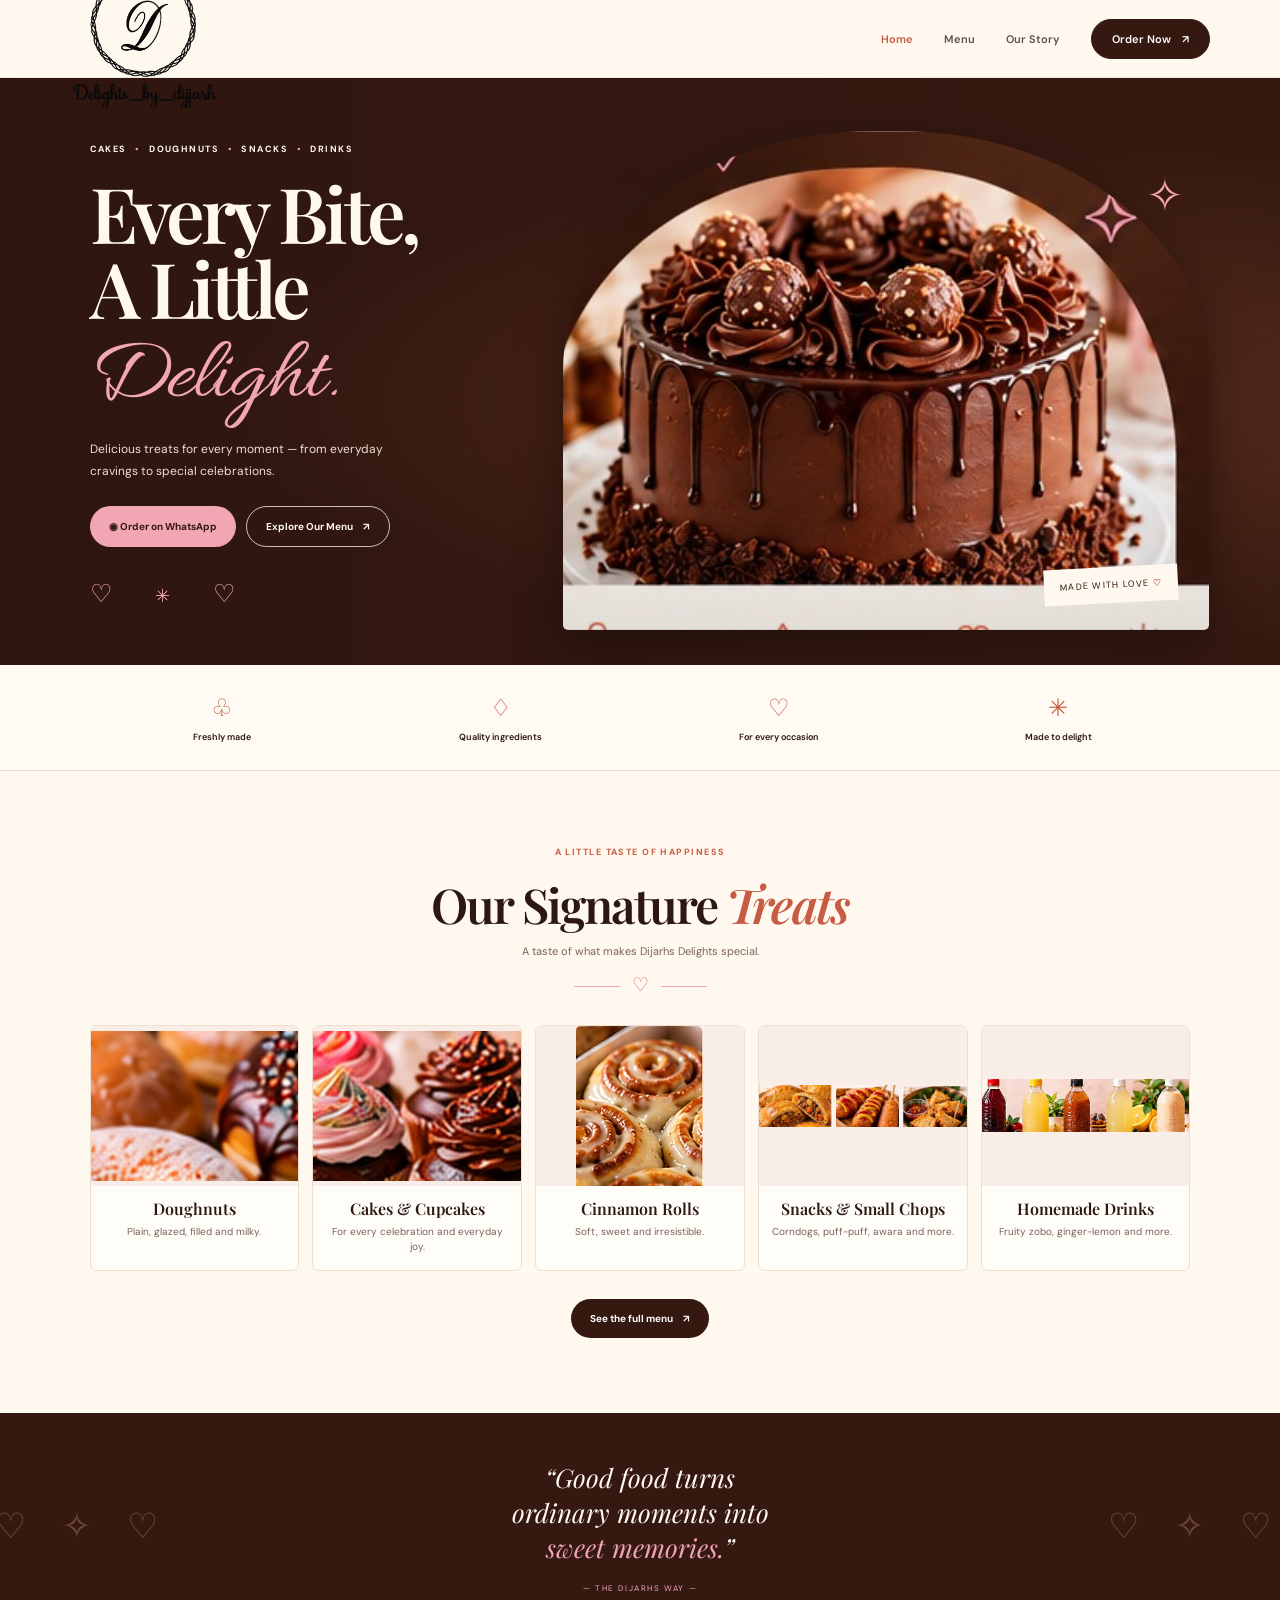
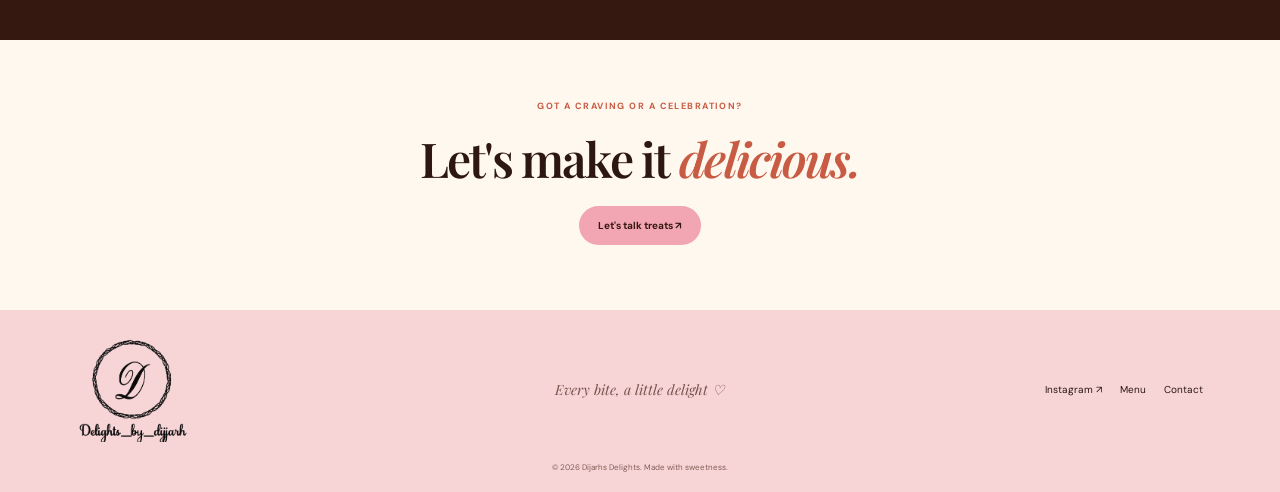
==== commit 90af90d1: "Add files via upload" ====
--- a/index.html
+++ b/index.html
@@ -5,7 +5,7 @@
 <link href="https://fonts.googleapis.com/css2?family=DM+Sans:wght@400;500;600;700&family=Playfair+Display:ital,wght@0,600;0,700;1,600;1,700&family=Allura&display=swap" rel="stylesheet">
 <link rel="stylesheet" href="styles.css"></head><body data-current="home">
 <header class="site-header">
-<a class="brand" href="index.html" aria-label="Dijarhs Delights home"><span class="brand-icon">d<span>♡</span></span><span class="brand-name">Dijarhs<br><i>Delights</i></span></a>
+<a class="brand" href="index.html" aria-label="Dijarhs Delights home"><img src="pictures/dijarhs-logo.png" alt="Dijarhs Delights" class="brand-logo"></a>
 <button class="menu-toggle" aria-label="Toggle navigation" aria-expanded="false">☰</button>
 <nav class="nav"><a href="index.html" data-page="home">Home</a><a href="menu.html" data-page="menu">Menu</a><a href="story.html" data-page="story">Our Story</a><a class="nav-cta" href="story.html#contact">Order Now <span>↗</span></a></nav>
 </header><main>
@@ -29,7 +29,7 @@
 <section class="memory-band"><span class="band-doodle">♡</span><p>“Good food turns<br>ordinary moments into<br><em>sweet memories.</em>”</p><span class="band-small">— THE DIJARHS WAY —</span></section>
 <section class="bottom-cta"><p class="eyebrow dark">GOT A CRAVING OR A CELEBRATION?</p><h2>Let's make it <em>delicious.</em></h2><a class="button button-pink" href="story.html#contact">Let's talk treats ↗</a></section>
 </main><footer class="footer">
-<a class="footer-brand" href="index.html" aria-label="Dijarhs Delights home">Dijarhs Delights</a>
+<a class="footer-brand" href="index.html" aria-label="Dijarhs Delights home"><img src="pictures/dijarhs-logo.png" alt="Dijarhs Delights" class="footer-logo"></a>
 <p>Every bite, a little delight ♡</p>
 <div class="footer-links"><a href="https://www.instagram.com/dijarhs_delights/" target="_blank" rel="noreferrer">Instagram ↗</a><a href="menu.html">Menu</a><a href="story.html#contact">Contact</a></div>
 <small>© <span data-year></span> Dijarhs Delights. Made with sweetness.</small>
--- a/styles.css
+++ b/styles.css
@@ -22,3 +22,13 @@
 /* Footer wordmark mobile fix */
 .footer-brand{display:block;white-space:nowrap;font:600 15px/1.2 "Playfair Display",Georgia,serif;letter-spacing:-.03em;color:var(--ink);text-decoration:none;}
 @media(max-width:540px){.footer{grid-template-columns:1fr auto;align-items:center;gap:12px}.footer-brand{font-size:13px}.footer-links{gap:9px;flex-wrap:wrap;justify-content:flex-end}}
+
+/* Brand assets and footer cleanup */
+.brand { display:flex; align-items:center; }
+.brand-logo { display:block; width:150px; max-width:44vw; height:auto; object-fit:contain; }
+.footer-brand { display:flex; align-items:center; text-decoration:none; white-space:nowrap; }
+.footer-logo { display:block; width:112px; max-width:34vw; height:auto; object-fit:contain; }
+@media(max-width:540px) {
+  .brand-logo { width:128px; }
+  .footer-logo { width:96px; }
+}
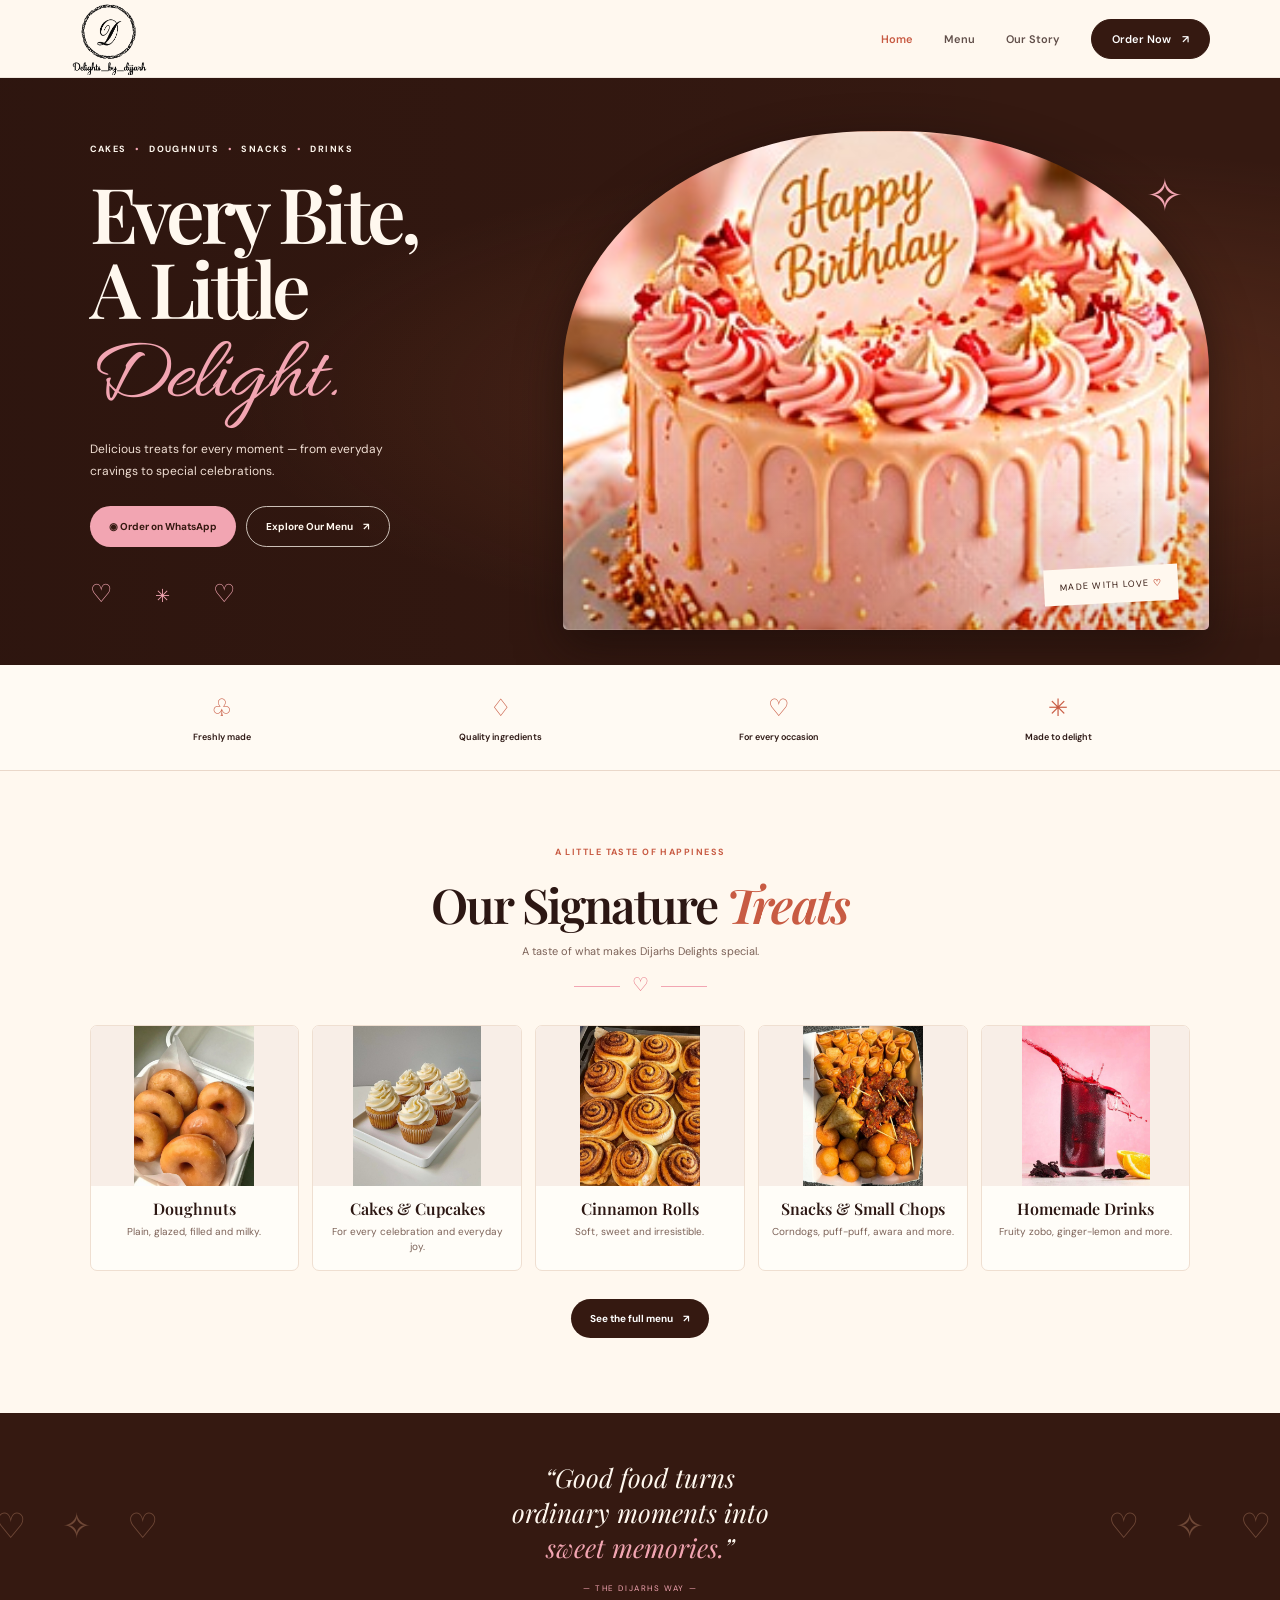
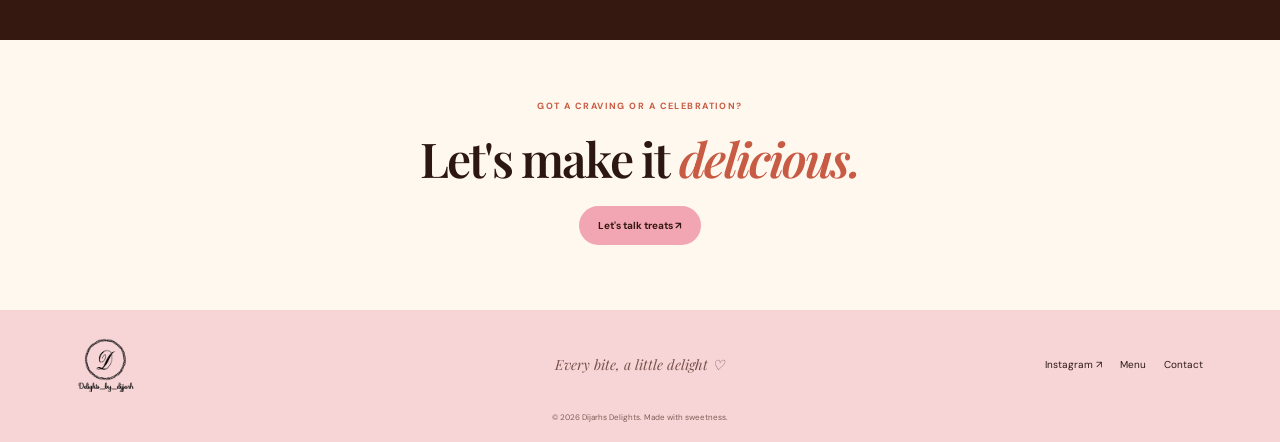
==== commit 9b96394b: "Add files via upload" ====
--- a/index.html
+++ b/index.html
@@ -5,7 +5,7 @@
 <link href="https://fonts.googleapis.com/css2?family=DM+Sans:wght@400;500;600;700&family=Playfair+Display:ital,wght@0,600;0,700;1,600;1,700&family=Allura&display=swap" rel="stylesheet">
 <link rel="stylesheet" href="styles.css"></head><body data-current="home">
 <header class="site-header">
-<a class="brand" href="index.html" aria-label="Dijarhs Delights home"><img src="pictures/dijarhs-logo.png" alt="Dijarhs Delights" class="brand-logo"></a>
+<a class="brand" href="index.html" aria-label="Delights by Dijarh home"><img src="pictures/dijarhs-logo.png" alt="Delights by Dijarh logo"></a>
 <button class="menu-toggle" aria-label="Toggle navigation" aria-expanded="false">☰</button>
 <nav class="nav"><a href="index.html" data-page="home">Home</a><a href="menu.html" data-page="menu">Menu</a><a href="story.html" data-page="story">Our Story</a><a class="nav-cta" href="story.html#contact">Order Now <span>↗</span></a></nav>
 </header><main>
@@ -29,7 +29,7 @@
 <section class="memory-band"><span class="band-doodle">♡</span><p>“Good food turns<br>ordinary moments into<br><em>sweet memories.</em>”</p><span class="band-small">— THE DIJARHS WAY —</span></section>
 <section class="bottom-cta"><p class="eyebrow dark">GOT A CRAVING OR A CELEBRATION?</p><h2>Let's make it <em>delicious.</em></h2><a class="button button-pink" href="story.html#contact">Let's talk treats ↗</a></section>
 </main><footer class="footer">
-<a class="footer-brand" href="index.html" aria-label="Dijarhs Delights home"><img src="pictures/dijarhs-logo.png" alt="Dijarhs Delights" class="footer-logo"></a>
+<a class="brand footer-brand" href="index.html" aria-label="Dijarhs Delights home"><img src="pictures/dijarhs-logo.png" alt="Dijarhs Delights logo"></a>
 <p>Every bite, a little delight ♡</p>
 <div class="footer-links"><a href="https://www.instagram.com/dijarhs_delights/" target="_blank" rel="noreferrer">Instagram ↗</a><a href="menu.html">Menu</a><a href="story.html#contact">Contact</a></div>
 <small>© <span data-year></span> Dijarhs Delights. Made with sweetness.</small>
--- a/styles.css
+++ b/styles.css
@@ -1,6 +1,6 @@
  :root{--cream:#fff8ef;--paper:#fffdf9;--ink:#2c1713;--brown:#351911;--pink:#f2a5b2;--rose:#f9d9d8;--orange:#c85b43;--line:#ead8ca;--muted:#7c6258;--serif:"Playfair Display",Georgia,serif;--sans:"DM Sans",Arial,sans-serif;--script:"Allura",cursive}
-*{box-sizing:border-box}html{scroll-behavior:smooth;scroll-padding-top:95px}body{margin:0;background:var(--cream);color:var(--ink);font-family:var(--sans);-webkit-font-smoothing:antialiased}a{color:inherit;text-decoration:none}button{font:inherit}.site-header{height:78px;padding:0 5.5%;display:flex;align-items:center;justify-content:space-between;background:rgba(255,248,239,.96);border-bottom:1px solid rgba(53,25,17,.08);position:sticky;top:0;z-index:30;backdrop-filter:blur(14px)}.brand{display:flex;align-items:center;gap:7px}.brand-icon{width:34px;height:38px;display:grid;place-items:center;font:italic 29px var(--serif);position:relative;color:var(--brown)}.brand-icon span{position:absolute;font:12px var(--sans);color:#d75e69;right:-2px;top:0}.brand-name{font:italic 600 18px/.85 var(--serif);letter-spacing:-.05em}.brand-name i{font-weight:600}.nav{display:flex;align-items:center;gap:31px;font-size:11px;font-weight:600}.nav>a:not(.nav-cta){opacity:.75}.nav>a.active,.nav>a:hover{opacity:1;color:var(--orange)}.nav-cta{border:1px solid var(--brown);background:var(--brown);color:white;border-radius:28px;padding:12px 20px}.nav-cta span{padding-left:8px}.menu-toggle{display:none;border:0;background:none;font-size:22px;color:var(--brown)}
-.hero{background:var(--brown);color:var(--cream);min-height:550px;display:grid;grid-template-columns:.86fr 1.14fr;overflow:hidden;padding:65px 7% 55px;position:relative}.hero:before{content:"";position:absolute;inset:0;background:radial-gradient(ellipse at 80% 55%,rgba(202,107,64,.23),transparent 55%),linear-gradient(90deg,rgba(29,13,10,.3),transparent 80%);pointer-events:none}.hero-copy{position:relative;z-index:2;align-self:center}.eyebrow{font-size:9px;font-weight:700;letter-spacing:.16em;margin:0 0 20px}.eyebrow b{color:var(--pink);padding:0 5px}.hero h1{font:600 clamp(53px,6vw,78px)/.98 var(--serif);letter-spacing:-.055em;margin:0 0 20px}.hero h1 em{font:normal clamp(63px,7vw,92px)/.9 var(--script);color:var(--pink);letter-spacing:-.02em}.hero-intro{max-width:340px;font-size:12px;line-height:1.8;color:#f0ded3}.hero-actions{display:flex;flex-wrap:wrap;gap:10px;margin-top:24px}.button{display:inline-flex;align-items:center;justify-content:center;gap:10px;border-radius:28px;padding:13px 19px;font-size:10px;font-weight:700;transition:transform .2s,filter .2s}.button:hover{transform:translateY(-2px);filter:brightness(1.04)}.button-pink{background:var(--pink);color:var(--brown)}.button-outline{border:1px solid rgba(255,248,239,.75);color:var(--cream)}.button-dark{background:var(--brown);color:white}.hero-doodle{margin-top:30px;color:var(--pink);font-size:25px;letter-spacing:18px}.hero-doodle span{font-size:18px}.hero-visual{position:relative;min-height:440px;align-self:stretch}.hero-photo{position:absolute;inset:-12px -3% -20px 0;background-image:linear-gradient(0deg,rgba(30,13,9,.12),transparent 35%),url("pictures/chocolate-cake-hero.jpg");background-position:center;background-size:cover;border-radius:48% 48% 5px 5px;box-shadow:0 15px 45px #1a0c09aa}.photo-note{position:absolute;bottom:7px;right:2%;font-size:9px;letter-spacing:.14em;background:var(--cream);color:var(--brown);padding:12px 16px;transform:rotate(-3deg)}.photo-note b{color:var(--orange)}.hero-spark{position:absolute;right:1%;top:5%;font-size:45px;color:var(--pink)}
+*{box-sizing:border-box}html{scroll-behavior:smooth;scroll-padding-top:95px}body{margin:0;background:var(--cream);color:var(--ink);font-family:var(--sans);-webkit-font-smoothing:antialiased}a{color:inherit;text-decoration:none}button{font:inherit}.site-header{height:78px;padding:0 5.5%;display:flex;align-items:center;justify-content:space-between;background:rgba(255,248,239,.96);border-bottom:1px solid rgba(53,25,17,.08);position:sticky;top:0;z-index:30;backdrop-filter:blur(14px)}.brand{display:flex;align-items:center;flex:0 0 auto;line-height:0}.brand img{display:block;width:78px;height:72px;object-fit:contain;object-position:center;background:transparent}.nav{display:flex;align-items:center;gap:31px;font-size:11px;font-weight:600}.nav>a:not(.nav-cta){opacity:.75}.nav>a.active,.nav>a:hover{opacity:1;color:var(--orange)}.nav-cta{border:1px solid var(--brown);background:var(--brown);color:white;border-radius:28px;padding:12px 20px}.nav-cta span{padding-left:8px}.menu-toggle{display:none;border:0;background:none;font-size:22px;color:var(--brown)}
+.hero{background:var(--brown);color:var(--cream);min-height:550px;display:grid;grid-template-columns:.86fr 1.14fr;overflow:hidden;padding:65px 7% 55px;position:relative}.hero:before{content:"";position:absolute;inset:0;background:radial-gradient(ellipse at 80% 55%,rgba(202,107,64,.23),transparent 55%),linear-gradient(90deg,rgba(29,13,10,.3),transparent 80%);pointer-events:none}.hero-copy{position:relative;z-index:2;align-self:center}.eyebrow{font-size:9px;font-weight:700;letter-spacing:.16em;margin:0 0 20px}.eyebrow b{color:var(--pink);padding:0 5px}.hero h1{font:600 clamp(53px,6vw,78px)/.98 var(--serif);letter-spacing:-.055em;margin:0 0 20px}.hero h1 em{font:normal clamp(63px,7vw,92px)/.9 var(--script);color:var(--pink);letter-spacing:-.02em}.hero-intro{max-width:340px;font-size:12px;line-height:1.8;color:#f0ded3}.hero-actions{display:flex;flex-wrap:wrap;gap:10px;margin-top:24px}.button{display:inline-flex;align-items:center;justify-content:center;gap:10px;border-radius:28px;padding:13px 19px;font-size:10px;font-weight:700;transition:transform .2s,filter .2s}.button:hover{transform:translateY(-2px);filter:brightness(1.04)}.button-pink{background:var(--pink);color:var(--brown)}.button-outline{border:1px solid rgba(255,248,239,.75);color:var(--cream)}.button-dark{background:var(--brown);color:white}.hero-doodle{margin-top:30px;color:var(--pink);font-size:25px;letter-spacing:18px}.hero-doodle span{font-size:18px}.hero-visual{position:relative;min-height:440px;align-self:stretch}.hero-photo{position:absolute;inset:-12px -3% -20px 0;background-image:linear-gradient(0deg,rgba(30,13,9,.12),transparent 35%),url("pictures/hero-cake.jpg");background-position:center;background-size:cover;border-radius:48% 48% 5px 5px;box-shadow:0 15px 45px #1a0c09aa}.photo-note{position:absolute;bottom:7px;right:2%;font-size:9px;letter-spacing:.14em;background:var(--cream);color:var(--brown);padding:12px 16px;transform:rotate(-3deg)}.photo-note b{color:var(--orange)}.hero-spark{position:absolute;right:1%;top:5%;font-size:45px;color:var(--pink)}
 .promise{display:grid;grid-template-columns:repeat(4,1fr);gap:15px;padding:27px 7%;background:#fffaf3;border-bottom:1px solid var(--line)}.promise div{display:flex;flex-direction:column;align-items:center;gap:8px;text-align:center}.promise span{font-size:24px;color:var(--orange)}.promise strong{font-size:9px;font-weight:600}
 .section{padding:75px 7%}.section-heading{text-align:center;margin-bottom:28px}.eyebrow.dark{color:var(--orange)}.section-heading h2,.page-intro h1,.bottom-cta h2{font:600 clamp(34px,4vw,48px)/1.1 var(--serif);letter-spacing:-.04em;margin:0 0 9px}.section-heading h2 em,.page-intro h1 em,.bottom-cta h2 em{color:var(--orange)}.section-heading>p:not(.eyebrow),.page-intro>p:not(.eyebrow){font-size:11px;color:var(--muted);line-height:1.7}.heart-rule{display:block;color:#e46c7c;font-size:19px;margin-top:10px;position:relative}.heart-rule:before,.heart-rule:after{content:"";display:inline-block;width:46px;height:1px;background:var(--pink);vertical-align:middle;margin:0 12px}.signature-grid{display:grid;grid-template-columns:repeat(5,minmax(0,1fr));gap:13px}.signature-card{background:#fffdf8;border:1px solid #efdfd1;border-radius:7px;overflow:hidden;text-align:center;padding-bottom:15px;transition:transform .2s,box-shadow .2s}.signature-card:hover{transform:translateY(-4px);box-shadow:0 10px 25px #59352a13}.product-img{height:160px;background-size:contain;background-repeat:no-repeat;background-position:center;background-color:#f8eee7}.signature-card h3{font:600 16px var(--serif);margin:12px 7px 5px}.signature-card p{font-size:10px;color:var(--muted);line-height:1.55;margin:0 10px}.centered-button{display:flex;width:max-content;margin:28px auto 0}.memory-band{background:var(--brown);color:var(--cream);text-align:center;padding:47px 20px;position:relative;overflow:hidden}.memory-band:before,.memory-band:after{content:"♡   ✧   ♡";position:absolute;color:#6f4837;font-size:35px;letter-spacing:14px;top:50%;transform:translateY(-50%)}.memory-band:before{left:-5px}.memory-band:after{right:-5px}.memory-band p{font:italic 26px/1.35 var(--serif);margin:0}.memory-band p em{color:var(--pink)}.band-doodle{display:none}.band-small{display:block;font-size:8px;letter-spacing:.2em;color:var(--pink);margin-top:18px}.bottom-cta{text-align:center;padding:60px 20px 65px}.bottom-cta .button{margin-top:12px}.bottom-cta small{display:block;color:var(--muted);font-size:9px;margin-top:15px}.tinted{background:#f8e9df}.footer{background:#f7d5d7;padding:28px 6% 20px;display:grid;grid-template-columns:1fr 1fr 1fr;align-items:center;gap:15px}.footer>p{text-align:center;font:italic 14px var(--serif);color:#79514b}.footer-links{display:flex;justify-content:flex-end;gap:18px;font-size:10px}.footer small{grid-column:1/-1;text-align:center;font-size:8px;color:#805e57;margin-top:5px}
 .page-intro{text-align:center;padding:48px 20px 24px}.page-intro h1{font-size:52px}.page-intro .eyebrow{margin-bottom:13px}.category-nav{display:flex;justify-content:center;flex-wrap:wrap;gap:8px;padding:15px 5%;position:sticky;top:78px;z-index:15;background:rgba(255,248,239,.96);border-top:1px solid var(--line);border-bottom:1px solid var(--line)}.category-nav a{border:1px solid var(--line);border-radius:25px;padding:9px 14px;font-size:9px}.category-nav a:hover,.category-nav a.selected{background:var(--brown);border-color:var(--brown);color:white}.menu-section{padding-top:40px;padding-bottom:50px}.menu-title{display:flex;align-items:center;gap:13px;margin-bottom:20px}.menu-icon{font-size:26px;color:var(--orange);width:35px;text-align:center}.menu-title h2{font:600 26px var(--serif);margin:0 0 4px;scroll-margin-top:160px}.menu-title p{font-size:10px;color:var(--muted);margin:0}.menu-title>a{margin-left:auto;font-size:10px;color:var(--orange);white-space:nowrap}.menu-grid{display:grid;grid-template-columns:repeat(3,minmax(0,1fr));gap:17px}.menu-grid.four{grid-template-columns:repeat(4,minmax(0,1fr))}.menu-grid.two{grid-template-columns:repeat(2,minmax(0,1fr))}.menu-card{min-width:0;background:#fffdf9;border:1px solid #efdfd1;border-radius:7px;overflow:hidden;padding-bottom:12px}.menu-img{height:165px;background-size:contain;background-repeat:no-repeat;background-position:center;background-color:#f8eee7}.menu-img.wide{height:220px;background-size:contain;background-repeat:no-repeat;background-position:center}.menu-card h3{font:600 15px var(--serif);margin:10px 10px 4px}.menu-card p{font-size:9px;line-height:1.5;color:var(--muted);margin:0 10px 10px;min-height:28px}.mini-order{display:block;width:calc(100% - 20px);margin:0 10px;background:#f7b1b8;color:var(--brown);border-radius:18px;text-align:center;padding:9px 4px;font-size:8px;font-weight:700}.drink-menu{border-top:1px solid var(--line)}.drink-menu>div{display:grid;grid-template-columns:45px 1fr 1fr;align-items:center;padding:15px 5px;border-bottom:1px solid var(--line)}.drink-menu b{font-size:10px;color:var(--orange)}.drink-menu strong{font:600 18px var(--serif)}.drink-menu span{text-align:right;font-size:10px;color:var(--muted)}
@@ -19,16 +19,20 @@
 .footer-links a:hover,.contact-cards a:hover{color:var(--orange)}
 @media(max-width:540px){.price-list{margin:8px 8px 10px}.price-list li{font-size:8px;padding:6px 0}.price-list li strong{font-size:9px}.menu-card .mini-order{font-size:7px}}
 
-/* Footer wordmark mobile fix */
-.footer-brand{display:block;white-space:nowrap;font:600 15px/1.2 "Playfair Display",Georgia,serif;letter-spacing:-.03em;color:var(--ink);text-decoration:none;}
-@media(max-width:540px){.footer{grid-template-columns:1fr auto;align-items:center;gap:12px}.footer-brand{font-size:13px}.footer-links{gap:9px;flex-wrap:wrap;justify-content:flex-end}}
 
-/* Brand assets and footer cleanup */
-.brand { display:flex; align-items:center; }
-.brand-logo { display:block; width:150px; max-width:44vw; height:auto; object-fit:contain; }
-.footer-brand { display:flex; align-items:center; text-decoration:none; white-space:nowrap; }
-.footer-logo { display:block; width:112px; max-width:34vw; height:auto; object-fit:contain; }
-@media(max-width:540px) {
-  .brand-logo { width:128px; }
-  .footer-logo { width:96px; }
-}
+/* Price options are individual WhatsApp enquiry buttons. */
+.price-list{list-style:none;margin:10px 10px 12px;padding:0;border-top:1px solid #efdfd1}
+.price-list li{display:block;border-bottom:1px solid #f1e5dc;padding:0;font-size:9px;color:var(--muted)}
+.price-option{display:flex;align-items:center;gap:6px;width:100%;box-sizing:border-box;padding:9px 7px;text-decoration:none;border-radius:9px;color:var(--brown);transition:background .18s,transform .18s}
+.price-option span:first-child{flex:1;min-width:0;line-height:1.35}
+.price-option strong{white-space:nowrap;font-size:10px;color:var(--brown)}
+.price-option .price-arrow{font-size:11px;color:var(--orange);font-weight:700}
+.price-option:hover,.price-option:focus-visible{background:#f8e9df;transform:translateY(-1px);outline:2px solid #d9a99c;outline-offset:-2px}
+.price-list .price-option:has(strong:first-child){font-weight:600}
+.menu-card .price-list{margin-top:10px}
+.menu-img{background-size:contain;background-repeat:no-repeat;background-position:center;background-color:#fbf3ed}
+@media(max-width:540px){.price-list{margin:8px 8px 10px}.price-option{padding:8px 5px;gap:4px}.price-option strong{font-size:9px}.price-option span:first-child{font-size:8px}.price-option .price-arrow{font-size:10px}.menu-card .price-list{margin-top:8px}}
+
+/* Final mobile footer/logo polish */
+.footer-brand img{width:112px;height:54px;object-fit:contain;object-position:left center;background:transparent;}
+@media(max-width:540px){.footer-brand img{width:100px;height:48px}.footer{align-items:center;min-width:0}.footer-links{min-width:0}}
